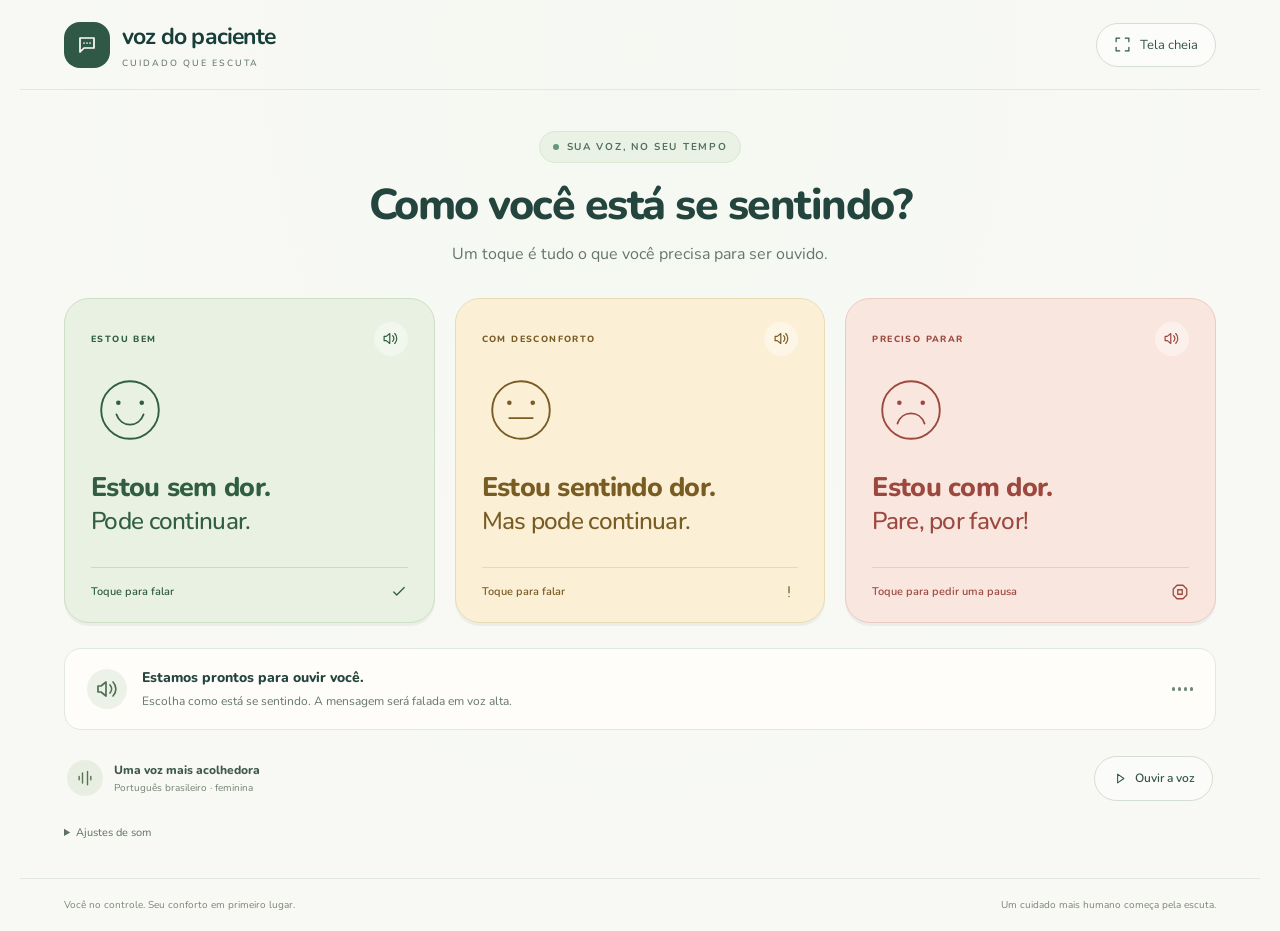
==== index.html @ e7d1636b "Add files via upload" ====
<!doctype html>
<html lang="pt-BR">
<head>
  <meta charset="utf-8">
  <meta name="viewport" content="width=device-width, initial-scale=1, viewport-fit=cover">
  <meta name="theme-color" content="#183e39">
  <meta name="description" content="Toque em um dos três botões para falar com seu dentista durante o atendimento.">
  <title>Voz do Paciente</title>
  <link rel="icon" href="icon.svg" type="image/svg+xml">
  <link rel="stylesheet" href="style.css?v=2">
  <script src="app.js?v=2" defer></script>
</head>
<body>
  <header class="topbar">
    <a class="brand" href="./" aria-label="Voz do Paciente, início">
      <span class="brand-icon" aria-hidden="true"><svg viewBox="0 0 24 24"><path d="M5 5h14v10H9l-4 4V5Z"/><path d="M9 10h.01M12 10h.01M15 10h.01"/></svg></span>
      <span>voz do paciente<span class="brand-caption">CUIDADO QUE ESCUTA</span></span>
    </a>
    <button class="utility" id="fullscreen" type="button"><svg viewBox="0 0 24 24" aria-hidden="true"><path d="M8 3H3v5m13-5h5v5M3 16v5h5m13-5v5h-5"/></svg><span>Tela cheia</span></button>
  </header>

  <main>
    <div class="intro">
      <p class="eyebrow"><span></span> SUA VOZ, NO SEU TEMPO</p>
      <h1>Como você está se sentindo?</h1>
      <p>Um toque é tudo o que você precisa para ser ouvido.</p>
    </div>

    <div class="choices" aria-label="Mensagens para o dentista">
      <button class="choice comfortable" type="button" data-message="comfortable" aria-label="Estou sem dor, pode continuar">
        <span class="choice-top"><span class="number">ESTOU BEM</span><span class="audio-icon" aria-hidden="true"><svg viewBox="0 0 24 24"><path d="m11 5-5 4H3v6h3l5 4V5Zm4 3a6 6 0 0 1 0 8m3-11a10 10 0 0 1 0 14"/></svg></span></span>
        <svg class="face" viewBox="0 0 80 80" aria-hidden="true"><circle cx="40" cy="40" r="32"/><path d="M27 32h.1M53 32h.1" class="eyes"/><path d="M25 45c5 15 25 15 30 0"/></svg>
        <span class="message"><strong>Estou sem dor.</strong><span>Pode continuar.</span></span>
        <span class="choice-bottom">Toque para falar<svg viewBox="0 0 24 24" aria-hidden="true"><path d="m5 12 4 4L19 6"/></svg></span>
      </button>

      <button class="choice discomfort" type="button" data-message="discomfort" aria-label="Estou sentindo dor, mas pode continuar">
        <span class="choice-top"><span class="number">COM DESCONFORTO</span><span class="audio-icon" aria-hidden="true"><svg viewBox="0 0 24 24"><path d="m11 5-5 4H3v6h3l5 4V5Zm4 3a6 6 0 0 1 0 8m3-11a10 10 0 0 1 0 14"/></svg></span></span>
        <svg class="face" viewBox="0 0 80 80" aria-hidden="true"><circle cx="40" cy="40" r="32"/><path d="M27 32h.1M53 32h.1" class="eyes"/><path d="M27 49h26"/></svg>
        <span class="message"><strong>Estou sentindo dor.</strong><span>Mas pode continuar.</span></span>
        <span class="choice-bottom">Toque para falar<svg viewBox="0 0 24 24" aria-hidden="true"><path d="M12 5v8m0 5h.01"/></svg></span>
      </button>

      <button class="choice stop" type="button" data-message="stop" aria-label="Estou com dor. Pare, por favor!">
        <span class="choice-top"><span class="number">PRECISO PARAR</span><span class="audio-icon" aria-hidden="true"><svg viewBox="0 0 24 24"><path d="m11 5-5 4H3v6h3l5 4V5Zm4 3a6 6 0 0 1 0 8m3-11a10 10 0 0 1 0 14"/></svg></span></span>
        <svg class="face" viewBox="0 0 80 80" aria-hidden="true"><circle cx="40" cy="40" r="32"/><path d="M27 32h.1M53 32h.1" class="eyes"/><path d="M25 55c5-15 25-15 30 0"/></svg>
        <span class="message"><strong>Estou com dor.</strong><span>Pare, por favor!</span></span>
        <span class="choice-bottom">Toque para pedir uma pausa<svg viewBox="0 0 24 24" aria-hidden="true"><path d="m8 3-5 5v8l5 5h8l5-5V8l-5-5H8Z"/><path d="M9 9h6v6H9z"/></svg></span>
      </button>
    </div>

    <section class="feedback" id="feedback" aria-label="Reprodução de voz">
      <span class="feedback-icon" aria-hidden="true"><svg viewBox="0 0 24 24"><path d="m11 5-5 4H3v6h3l5 4V5Zm4 3a6 6 0 0 1 0 8m3-11a10 10 0 0 1 0 14"/></svg></span>
      <div class="feedback-text" role="status" aria-live="polite" aria-atomic="true"><strong id="status-title">Estamos prontos para ouvir você.</strong><span id="status-detail">Escolha como está se sentindo. A mensagem será falada em voz alta.</span></div>
      <span class="sound-bars" aria-hidden="true"><i></i><i></i><i></i><i></i></span>
    </section>

    <div class="sound-check"><div class="voice-info"><span class="voice-orb" aria-hidden="true"><svg viewBox="0 0 24 24"><path d="M5 10v4m4-8v12m6-14v16m4-10v4"/></svg></span><p><strong>Uma voz mais acolhedora</strong><span>Português brasileiro · feminina</span></p></div><button class="test-button" id="test-sound" type="button"><svg viewBox="0 0 24 24" aria-hidden="true"><path d="m9 5 10 7-10 7V5Z"/></svg>Ouvir a voz</button></div>
    <details class="audio-settings"><summary>Ajustes de som</summary><div class="settings-fields"><label for="volume">Volume <output id="volume-value" for="volume">100%</output><input id="volume" type="range" min="30" max="100" step="5" value="100"></label><label for="speed">Ritmo da fala<select id="speed"><option value="1">Tranquilo</option><option value="0.9">Mais devagar</option></select></label><p>Aumente também o volume do aparelho. Teste o som antes do atendimento.</p></div></details>
    <noscript><p class="no-script">Ative o JavaScript no navegador para reproduzir as mensagens.</p></noscript>
  </main>
  <footer><span>Você no controle. Seu conforto em primeiro lugar.</span><span>Um cuidado mais humano começa pela escuta.</span></footer>
</body>
</html>
---- style.css ----
:root{font-family:Arial,Helvetica,sans-serif;color:#183e39;background:#f7f8f4;font-synthesis:none;--muted:#62716b;--line:#dce3dc}*{box-sizing:border-box}body{margin:0;min-height:100svh;display:flex;flex-direction:column}button,a{-webkit-tap-highlight-color:transparent}button{font:inherit;cursor:pointer}button:focus-visible,a:focus-visible{outline:4px solid #246cdb;outline-offset:5px}svg{fill:none;stroke:currentColor;stroke-width:1.7;stroke-linecap:round;stroke-linejoin:round;width:24px;height:24px;flex-shrink:0}.topbar{height:100px;max-width:1320px;margin:0 auto;width:100%;display:flex;align-items:center;justify-content:space-between;padding:0 56px;border-bottom:1px solid var(--line)}.brand{display:flex;align-items:center;gap:12px;color:#183e39;text-decoration:none;font-size:22px;font-weight:700;letter-spacing:-.6px}.brand-icon{background:#183e39;color:#fff;display:grid;place-items:center;width:46px;height:46px;border-radius:15px}.brand-caption{display:block;font-size:9px;letter-spacing:1.7px;font-weight:500;margin-top:5px;color:var(--muted)}.utility{display:flex;align-items:center;gap:9px;border:1px solid #d4ded4;background:transparent;color:#35534c;padding:11px 15px;border-radius:9px;font-size:13px}.utility svg{width:17px;height:17px}.utility:hover,.test-button:hover{background:#e8eee6}main{width:100%;max-width:1320px;padding:46px 56px 36px;margin:0 auto;flex:1}.intro{margin-bottom:34px}.eyebrow{font-size:10px!important;font-weight:700;letter-spacing:2px;color:#547061!important;display:flex;gap:8px;align-items:center;margin:0 0 15px!important}.eyebrow span{width:6px;height:6px;background:#65967a;border-radius:50%}h1{font-size:clamp(28px,3.2vw,40px);font-weight:600;letter-spacing:-1.5px;margin:0 0 12px;line-height:1.13}.intro>p:last-child{font-size:16px;color:var(--muted);margin:0}.choices{display:grid;grid-template-columns:repeat(3,1fr);gap:20px}.choice{border:1px solid var(--border);background:var(--bg);color:var(--ink);border-radius:20px;padding:23px 26px 20px;min-height:327px;text-align:left;display:flex;flex-direction:column;align-items:stretch;transition:transform .15s,box-shadow .15s,background .15s;touch-action:manipulation}.comfortable{--bg:#e8f2e6;--ink:#255b3d;--border:#c6dcc2}.discomfort{--bg:#fff1cf;--ink:#775311;--border:#eddaa7}.stop{--bg:#fce3dd;--ink:#a2362d;--border:#edbeb4}.choice:hover{transform:translateY(-3px);box-shadow:0 7px 18px #183e390c}.choice:active{transform:scale(.98)}.choice.selected{outline:3px solid var(--ink);outline-offset:3px;box-shadow:0 6px 20px #183e3910}.choice-top{display:flex;justify-content:space-between;align-items:center}.number{font-size:11px;opacity:.7;font-weight:700;letter-spacing:1px}.audio-icon{display:grid;place-items:center;width:33px;height:33px;border:1px solid color-mix(in srgb,var(--ink) 20%,transparent);border-radius:50%}.audio-icon svg{width:17px;height:17px}.face{width:72px;height:72px;stroke-width:2.5;margin:15px 0 20px}.face .eyes{stroke-width:5;stroke-linecap:round}.message{display:block;letter-spacing:-.7px;margin-bottom:27px;line-height:1.35}.message strong{font-size:clamp(20px,2.05vw,27px);font-weight:600;display:block}.message>span{font-size:clamp(18px,1.85vw,24px);display:block}.choice-bottom{margin-top:auto;padding-top:15px;border-top:1px solid color-mix(in srgb,var(--ink) 16%,transparent);font-size:9px;font-weight:700;letter-spacing:1.35px;display:flex;align-items:center;justify-content:space-between}.choice-bottom svg{width:18px;height:18px}.feedback{display:flex;align-items:center;gap:15px;padding:20px 23px;border:1px solid var(--line);border-radius:13px;min-height:83px;margin-top:29px;background:#fff}.feedback-icon{display:grid;place-items:center;width:39px;height:39px;background:#f0f3ec;border-radius:10px;flex-shrink:0;color:#658070}.feedback-text{display:flex;flex-direction:column;gap:6px;min-width:0}.feedback-text strong{font-size:14px;font-weight:600}.feedback-text>span{color:var(--muted);font-size:12px;line-height:1.45}.feedback[data-tone=stop]{border-color:#d78c7e;background:#fff7f4}.feedback[data-tone=stop] .feedback-text strong{color:#a2362d}.feedback[data-state=error]{border-color:#c25c4b;background:#fff7f4}.feedback[data-state=error] .feedback-text>span{color:#a2362d}.sound-bars{display:flex;gap:3px;align-items:center;height:22px;margin-left:auto;padding-left:10px;color:#6e8776;flex-shrink:0}.sound-bars i{display:block;background:currentColor;width:3px;height:4px;border-radius:3px}.feedback[data-state=speaking] .sound-bars i{animation:wave .7s ease-in-out infinite alternate}.sound-bars i:nth-child(2){animation-delay:.2s!important}.sound-bars i:nth-child(3){animation-delay:.4s!important}.sound-bars i:nth-child(4){animation-delay:.1s!important}@keyframes wave{to{height:21px}}.sound-check{margin-top:21px;display:flex;align-items:center;justify-content:space-between;gap:15px}.sound-check p{display:flex;align-items:center;gap:8px;font-size:11px;color:var(--muted);line-height:1.6;margin:0}.sound-check p svg{width:15px;height:15px}.test-button{display:flex;align-items:center;justify-content:center;gap:8px;border:1px solid #d4ded4;border-radius:8px;padding:11px 15px;background:transparent;white-space:nowrap;color:#35534c;font-weight:600;font-size:12px;min-height:44px}.test-button svg{width:15px;height:15px}footer{max-width:1320px;width:100%;margin:0 auto;padding:22px 56px;border-top:1px solid var(--line);color:#7b8980;display:flex;justify-content:space-between;gap:14px;font-size:10px}.no-script{color:#a2362d}button:disabled{cursor:default;opacity:.6}[hidden]{display:none!important}@media(min-width:1500px){main{padding-top:64px}.choice{min-height:360px}.face{margin-top:22px;margin-bottom:25px}}@media(max-width:900px){.topbar{padding:0 28px;height:86px}main{padding:36px 28px}.choices{gap:14px}.choice{padding:20px;min-height:305px}.message strong{font-size:22px}.message>span{font-size:20px}.choice-bottom{letter-spacing:.7px;font-size:8px}footer{padding:20px 28px}}@media(max-width:650px){.topbar{padding:0 20px;height:80px}.brand{font-size:20px}.brand-caption{font-size:8px;letter-spacing:1.3px}.brand-icon{width:39px;height:39px;border-radius:12px}.utility{padding:11px}.utility span{display:none}main{padding:27px 20px 25px}.intro{margin-bottom:25px}h1{font-size:30px;max-width:320px;line-height:1.12;letter-spacing:-1px}.eyebrow{margin-bottom:12px!important}.intro>p:last-child{font-size:13px}.choices{grid-template-columns:1fr;gap:13px}.choice{display:grid;grid-template-columns:54px 1fr 26px;column-gap:15px;row-gap:8px;align-items:center;min-height:139px;border-radius:16px;padding:20px}.choice-top{display:contents}.number{display:none}.audio-icon{grid-column:3;grid-row:1 / 3;width:27px;height:27px}.audio-icon svg{width:14px;height:14px}.face{grid-column:1;grid-row:1 / 3;width:54px;height:54px;margin:0}.message{grid-column:2;grid-row:1;margin:0;letter-spacing:-.4px}.message strong{font-size:20px}.message>span{font-size:18px}.choice-bottom{grid-column:2;grid-row:2;border:0;padding:0;margin:0;font-size:8px;letter-spacing:1px}.choice-bottom svg{display:none}.feedback{padding:15px;gap:11px;margin-top:23px;min-height:89px}.feedback-text strong{font-size:13px}.feedback-text>span{font-size:11px}.feedback-icon{width:32px;height:32px}.feedback-icon svg{width:20px;height:20px}.sound-check{align-items:flex-start;margin-top:18px;gap:12px}.sound-check p{font-size:10px;max-width:200px}.sound-check p svg{margin-top:3px}.test-button{font-size:11px;padding:10px 12px}footer{padding:19px 20px;display:block;line-height:1.7}footer span{display:block}footer span+span{display:none}}@media(max-width:360px){.brand{font-size:18px}.choice{padding:16px;column-gap:11px;grid-template-columns:46px 1fr 24px}.face{width:46px;height:46px}.message strong{font-size:18px}.message>span{font-size:16px}}@media(prefers-reduced-motion:reduce){*,*::before,*::after{animation:none!important;transition:none!important}}:fullscreen{background:#f7f8f4;overflow:auto}
/* Refinamento: leitura confortável e três ações sempre ao alcance. */
@font-face{font-family:Nunito;src:url('fonts/nunito-400.ttf') format('truetype');font-style:normal;font-weight:400;font-display:swap}@font-face{font-family:Nunito;src:url('fonts/nunito-500.ttf') format('truetype');font-style:normal;font-weight:500;font-display:swap}@font-face{font-family:Nunito;src:url('fonts/nunito-600.ttf') format('truetype');font-style:normal;font-weight:600;font-display:swap}@font-face{font-family:Nunito;src:url('fonts/nunito-700.ttf') format('truetype');font-style:normal;font-weight:700;font-display:swap}@font-face{font-family:Nunito;src:url('fonts/nunito-800.ttf') format('truetype');font-style:normal;font-weight:800;font-display:swap}
:root{font-family:Nunito,'Trebuchet MS',Arial,sans-serif;background:#f8f9f5;color:#23453d;--muted:#64766c;--line:#e1e8df}body{background:radial-gradient(ellipse at 50% 5%,#edf4e83d,transparent 65%)}.topbar{height:90px;max-width:1240px;padding:0 44px}.brand{font-size:23px;letter-spacing:-.8px}.brand-icon{background:#2f5847;border-radius:16px}.brand-caption{font-size:9px;letter-spacing:2px}.utility{border-radius:30px;padding:12px 17px;background:#fff9}main{max-width:1240px;padding:41px 44px 26px}.intro{text-align:center;margin-bottom:32px}.eyebrow{display:inline-flex;letter-spacing:1.7px!important;font-size:10px!important;background:#eaf1e5;border:1px solid #dce7d4;border-radius:30px;padding:8px 13px;margin-bottom:18px!important}h1{font-weight:800;font-size:clamp(30px,3.4vw,43px);letter-spacing:-1.5px}.intro>p:last-child{font-size:16px;line-height:1.5}.choices{gap:20px}.choice{border-radius:25px;padding:23px 26px 21px;min-height:325px;box-shadow:0 3px 0 #203e3010;transition:transform .16s,box-shadow .16s}.comfortable{--bg:#e8f1e2;--ink:#315e40;--border:#cddfc5}.discomfort{--bg:#fbf0d6;--ink:#795b24;--border:#e9dcb4}.stop{--bg:#f9e6df;--ink:#9c483e;--border:#eacbc2}.number{font-size:9px;opacity:1;letter-spacing:1.4px;font-weight:800}.audio-icon{background:#fff6;border:0;width:34px;height:34px}.face{width:78px;height:78px;stroke-width:2.1;margin:15px 0 20px;padding:3px}.message{margin-bottom:22px;letter-spacing:-.7px;line-height:1.36}.message strong{font-weight:800;font-size:clamp(22px,2.1vw,28px)}.message>span{font-size:clamp(20px,1.9vw,25px);font-weight:500}.choice-bottom{text-transform:none;letter-spacing:0;font-weight:600;font-size:11px;padding-top:15px}.choice.selected{outline-width:3px;outline-offset:3px;transform:translateY(-2px)}.feedback{border-radius:17px;margin-top:25px;padding:19px 22px;min-height:81px;background:#fffdf9}.feedback-icon{border-radius:50%;background:#edf2e8;color:#507055;width:40px;height:40px}.feedback-text strong{font-weight:800;font-size:14px}.feedback-text>span{font-size:12px}.sound-check{padding:17px 3px 0;margin-top:9px;align-items:center}.voice-info{display:flex;align-items:center;gap:11px}.voice-orb{background:#e9eee3;color:#597350;width:36px;height:36px;display:grid;place-items:center;border-radius:50%;flex-shrink:0}.voice-orb svg{width:20px;height:20px}.voice-info p{display:flex;flex-direction:column;align-items:flex-start;gap:2px;line-height:1.4}.voice-info p strong{font-size:12px;font-weight:800;color:#3f594a}.voice-info p>span{font-size:10px;color:#738171}.test-button{border-radius:30px;background:#fff8;padding:12px 17px;min-height:45px;font-size:12px}.audio-settings{font-size:11px;margin-top:16px;color:#5d715e}.audio-settings summary{width:max-content;cursor:pointer;min-height:35px;padding:8px 0;list-style-position:inside;border-radius:5px}.audio-settings summary:focus-visible{outline:3px solid #246cdb;outline-offset:4px}.settings-fields{display:grid;grid-template-columns:1fr 1fr;gap:18px;background:#eff3e9;padding:18px;border-radius:14px;max-width:600px;margin:5px 0 15px}.settings-fields label{font-size:12px;font-weight:700;display:flex;flex-wrap:wrap;gap:8px;align-items:center;justify-content:space-between}.settings-fields input{width:100%;accent-color:#386344;min-height:35px;margin:0}.settings-fields select{display:block;width:100%;font:inherit;color:inherit;border:1px solid #cbd7c7;background:#fff;border-radius:8px;padding:10px;min-height:42px}.settings-fields p{grid-column:1/-1;margin:0;font-size:10px;line-height:1.5}footer{padding:19px 44px;max-width:1240px;font-size:10px;color:#788575}
@media(max-width:900px){.topbar{padding:0 28px}main{padding:32px 28px 24px}.choice{padding:20px;min-height:316px}.message strong{font-size:23px}.message>span{font-size:21px}.choice-bottom{font-size:10px}footer{padding:19px 28px}}
@media(max-width:650px){.topbar{height:72px;padding:0 21px}.brand{font-size:21px}.brand-caption{font-size:8px;letter-spacing:1.7px}.brand-icon{width:39px;height:39px;border-radius:14px}.utility{padding:10px}main{padding:25px 21px 18px}.intro{text-align:left;margin-bottom:23px}.eyebrow{font-size:8px!important;padding:7px 10px;margin-bottom:13px!important;letter-spacing:1.2px!important}h1{font-size:31px;max-width:340px;line-height:1.08;letter-spacing:-.9px;margin-bottom:10px}.intro>p:last-child{font-size:12px;max-width:320px}.choices{gap:12px}.choice{min-height:121px;border-radius:20px;padding:17px 16px;grid-template-columns:53px 1fr 25px;gap:5px 12px;box-shadow:0 2px 0 #203e3010}.number{display:none}.face{width:53px;height:53px;margin:0;padding:0;grid-row:1/3}.message{margin:0;line-height:1.35;letter-spacing:-.4px}.message strong{font-size:20px}.message>span{font-size:18px}.choice-bottom{font-size:9px;padding:0;font-weight:600;letter-spacing:0;line-height:1.4}.audio-icon{width:25px;height:25px}.audio-icon svg{width:14px;height:14px}.feedback{margin-top:20px;padding:14px;min-height:76px;gap:10px}.feedback-icon{width:31px;height:31px}.feedback-text strong{font-size:12px}.feedback-text>span{font-size:10px;line-height:1.4}.sound-bars{padding-left:3px;gap:2px}.sound-bars i{width:2px}.sound-check{padding-top:16px;margin-top:0;gap:8px}.voice-info{gap:8px}.voice-orb{width:30px;height:30px}.voice-info p{max-width:none}.voice-info p strong{font-size:11px}.voice-info p>span{font-size:9px}.test-button{padding:10px 12px;font-size:11px;gap:5px;min-height:42px}.test-button svg{width:13px;height:13px}.audio-settings{margin-top:5px;font-size:10px}.settings-fields{padding:14px;gap:14px}footer{padding:15px 21px;font-size:9px;line-height:1.6}}
@media(max-width:360px){main{padding:21px 16px 14px}.topbar{padding:0 16px}.brand{font-size:19px}.choice{padding:15px 12px;column-gap:9px;grid-template-columns:45px 1fr 22px;min-height:117px}.face{width:45px;height:45px}.message strong{font-size:18px}.message>span{font-size:17px}.voice-orb{display:none}.voice-info p strong{font-size:10px}h1{font-size:29px}.settings-fields{grid-template-columns:1fr}}
@media(max-height:750px) and (max-width:650px){main{padding-top:18px}.intro{margin-bottom:18px}.eyebrow{margin-bottom:10px!important}.choice{min-height:111px;padding-top:14px;padding-bottom:14px}.choices{gap:10px}.feedback{margin-top:16px}.sound-check{padding-top:13px}}
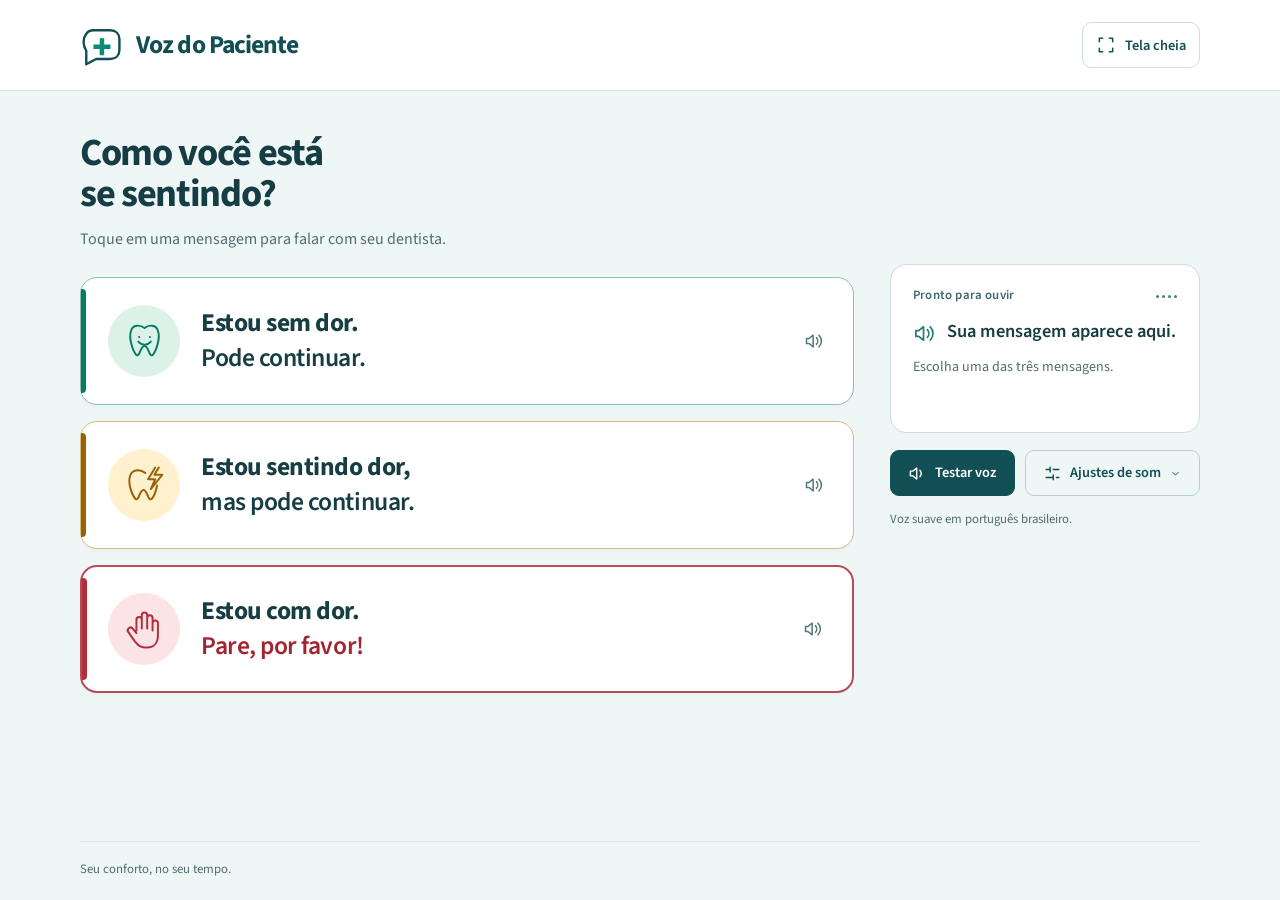
==== commit 004bb43a: "Add files via upload" ====
--- a/index.html
+++ b/index.html
@@ -3,62 +3,79 @@
 <head>
   <meta charset="utf-8">
   <meta name="viewport" content="width=device-width, initial-scale=1, viewport-fit=cover">
-  <meta name="theme-color" content="#183e39">
-  <meta name="description" content="Toque em um dos três botões para falar com seu dentista durante o atendimento.">
+  <meta name="theme-color" content="#114f55">
+  <meta name="description" content="Três mensagens em voz alta para comunicar como você se sente durante o atendimento odontológico.">
   <title>Voz do Paciente</title>
   <link rel="icon" href="icon.svg" type="image/svg+xml">
-  <link rel="stylesheet" href="style.css?v=2">
-  <script src="app.js?v=2" defer></script>
+  <link rel="stylesheet" href="style.css?v=3">
+  <script src="app.js?v=3" defer></script>
 </head>
 <body>
+  <a class="skip-link" href="#patient-actions">Ir para as mensagens</a>
   <header class="topbar">
     <a class="brand" href="./" aria-label="Voz do Paciente, início">
-      <span class="brand-icon" aria-hidden="true"><svg viewBox="0 0 24 24"><path d="M5 5h14v10H9l-4 4V5Z"/><path d="M9 10h.01M12 10h.01M15 10h.01"/></svg></span>
-      <span>voz do paciente<span class="brand-caption">CUIDADO QUE ESCUTA</span></span>
+      <svg class="brand-symbol" viewBox="0 0 48 48" aria-hidden="true"><path d="M15 7h19c6 0 10 4 10 10v12c0 6-4 10-10 10H18L7 45V30C3 24 3 16 7 11c2-3 5-4 8-4Z"/><path class="care-cross" d="M22 16h5v7h7v5h-7v7h-5v-7h-7v-5h7Z"/></svg>
+      <span>Voz do Paciente</span>
     </a>
-    <button class="utility" id="fullscreen" type="button"><svg viewBox="0 0 24 24" aria-hidden="true"><path d="M8 3H3v5m13-5h5v5M3 16v5h5m13-5v5h-5"/></svg><span>Tela cheia</span></button>
+    <button class="utility" id="fullscreen" type="button" aria-label="Tela cheia"><svg viewBox="0 0 24 24" aria-hidden="true"><path d="M8 4H4v4m12-4h4v4M4 16v4h4m12-4v4h-4"/></svg><span>Tela cheia</span></button>
   </header>
 
-  <main>
-    <div class="intro">
-      <p class="eyebrow"><span></span> SUA VOZ, NO SEU TEMPO</p>
-      <h1>Como você está se sentindo?</h1>
-      <p>Um toque é tudo o que você precisa para ser ouvido.</p>
-    </div>
+  <main class="app">
+    <section class="patient-actions" id="patient-actions" aria-labelledby="page-title" tabindex="-1">
+      <div class="intro">
+        <h1 id="page-title">Como você está<br class="desktop-break"> se sentindo?</h1>
+        <p>Toque em uma mensagem para falar com seu dentista.</p>
+      </div>
 
-    <div class="choices" aria-label="Mensagens para o dentista">
-      <button class="choice comfortable" type="button" data-message="comfortable" aria-label="Estou sem dor, pode continuar">
-        <span class="choice-top"><span class="number">ESTOU BEM</span><span class="audio-icon" aria-hidden="true"><svg viewBox="0 0 24 24"><path d="m11 5-5 4H3v6h3l5 4V5Zm4 3a6 6 0 0 1 0 8m3-11a10 10 0 0 1 0 14"/></svg></span></span>
-        <svg class="face" viewBox="0 0 80 80" aria-hidden="true"><circle cx="40" cy="40" r="32"/><path d="M27 32h.1M53 32h.1" class="eyes"/><path d="M25 45c5 15 25 15 30 0"/></svg>
-        <span class="message"><strong>Estou sem dor.</strong><span>Pode continuar.</span></span>
-        <span class="choice-bottom">Toque para falar<svg viewBox="0 0 24 24" aria-hidden="true"><path d="m5 12 4 4L19 6"/></svg></span>
-      </button>
+      <div class="choices" aria-label="Mensagens para o dentista">
+        <button class="choice comfortable" type="button" data-message="comfortable" aria-label="Estou sem dor. Pode continuar." aria-pressed="false">
+          <span class="choice-icon" aria-hidden="true"><svg viewBox="0 0 48 48"><path d="M24 9c-5-4-13-4-15 3-3 8 2 23 6 27 4 3 4-10 9-10s5 13 9 10c4-4 9-19 6-27-2-7-10-7-15-3Z"/><path d="M18 19h.1M30 19h.1m-13 5c4 5 10 5 14 0"/></svg></span>
+          <span class="message"><strong>Estou sem dor.</strong><span>Pode continuar.</span></span>
+          <span class="choice-indicator" aria-hidden="true"><svg class="speaker" viewBox="0 0 24 24"><path d="m11 5-5 4H3v6h3l5 4V5Zm4 3a6 6 0 0 1 0 8m3-11a10 10 0 0 1 0 14"/></svg><svg class="selection-check" viewBox="0 0 24 24"><path d="m5 12 4 4L19 6"/></svg></span>
+        </button>
 
-      <button class="choice discomfort" type="button" data-message="discomfort" aria-label="Estou sentindo dor, mas pode continuar">
-        <span class="choice-top"><span class="number">COM DESCONFORTO</span><span class="audio-icon" aria-hidden="true"><svg viewBox="0 0 24 24"><path d="m11 5-5 4H3v6h3l5 4V5Zm4 3a6 6 0 0 1 0 8m3-11a10 10 0 0 1 0 14"/></svg></span></span>
-        <svg class="face" viewBox="0 0 80 80" aria-hidden="true"><circle cx="40" cy="40" r="32"/><path d="M27 32h.1M53 32h.1" class="eyes"/><path d="M27 49h26"/></svg>
-        <span class="message"><strong>Estou sentindo dor.</strong><span>Mas pode continuar.</span></span>
-        <span class="choice-bottom">Toque para falar<svg viewBox="0 0 24 24" aria-hidden="true"><path d="M12 5v8m0 5h.01"/></svg></span>
-      </button>
+        <button class="choice discomfort" type="button" data-message="discomfort" aria-label="Estou sentindo dor, mas pode continuar." aria-pressed="false">
+          <span class="choice-icon" aria-hidden="true"><svg viewBox="0 0 48 48"><path d="M25 10c-5-4-14-5-17 3-3 8 2 22 6 26 4 3 4-10 9-10 4 0 5 13 9 10 3-3 5-10 6-15"/><path d="m36 4-8 13h8l-5 11 13-16h-9l5-8"/></svg></span>
+          <span class="message"><strong>Estou sentindo dor,</strong><span>mas pode continuar.</span></span>
+          <span class="choice-indicator" aria-hidden="true"><svg class="speaker" viewBox="0 0 24 24"><path d="m11 5-5 4H3v6h3l5 4V5Zm4 3a6 6 0 0 1 0 8m3-11a10 10 0 0 1 0 14"/></svg><svg class="selection-check" viewBox="0 0 24 24"><path d="m5 12 4 4L19 6"/></svg></span>
+        </button>
 
-      <button class="choice stop" type="button" data-message="stop" aria-label="Estou com dor. Pare, por favor!">
-        <span class="choice-top"><span class="number">PRECISO PARAR</span><span class="audio-icon" aria-hidden="true"><svg viewBox="0 0 24 24"><path d="m11 5-5 4H3v6h3l5 4V5Zm4 3a6 6 0 0 1 0 8m3-11a10 10 0 0 1 0 14"/></svg></span></span>
-        <svg class="face" viewBox="0 0 80 80" aria-hidden="true"><circle cx="40" cy="40" r="32"/><path d="M27 32h.1M53 32h.1" class="eyes"/><path d="M25 55c5-15 25-15 30 0"/></svg>
-        <span class="message"><strong>Estou com dor.</strong><span>Pare, por favor!</span></span>
-        <span class="choice-bottom">Toque para pedir uma pausa<svg viewBox="0 0 24 24" aria-hidden="true"><path d="m8 3-5 5v8l5 5h8l5-5V8l-5-5H8Z"/><path d="M9 9h6v6H9z"/></svg></span>
-      </button>
-    </div>
-
-    <section class="feedback" id="feedback" aria-label="Reprodução de voz">
-      <span class="feedback-icon" aria-hidden="true"><svg viewBox="0 0 24 24"><path d="m11 5-5 4H3v6h3l5 4V5Zm4 3a6 6 0 0 1 0 8m3-11a10 10 0 0 1 0 14"/></svg></span>
-      <div class="feedback-text" role="status" aria-live="polite" aria-atomic="true"><strong id="status-title">Estamos prontos para ouvir você.</strong><span id="status-detail">Escolha como está se sentindo. A mensagem será falada em voz alta.</span></div>
-      <span class="sound-bars" aria-hidden="true"><i></i><i></i><i></i><i></i></span>
+        <button class="choice stop" type="button" data-message="stop" aria-label="Estou com dor. Pare, por favor!" aria-pressed="false">
+          <span class="choice-icon" aria-hidden="true"><svg viewBox="0 0 48 48"><path d="M15 25V13a3 3 0 0 1 6 0v10-15a3 3 0 0 1 6 0v15-12a3 3 0 0 1 6 0v14-8a3 3 0 0 1 6 0v13c0 8-4 14-12 14h-3c-5 0-8-3-11-7L6 27a3 3 0 0 1 5-4l4 5"/></svg></span>
+          <span class="message"><strong>Estou com dor.</strong><span>Pare, por favor!</span></span>
+          <span class="choice-indicator" aria-hidden="true"><svg class="speaker" viewBox="0 0 24 24"><path d="m11 5-5 4H3v6h3l5 4V5Zm4 3a6 6 0 0 1 0 8m3-11a10 10 0 0 1 0 14"/></svg><svg class="selection-check" viewBox="0 0 24 24"><path d="m5 12 4 4L19 6"/></svg></span>
+        </button>
+      </div>
     </section>
 
-    <div class="sound-check"><div class="voice-info"><span class="voice-orb" aria-hidden="true"><svg viewBox="0 0 24 24"><path d="M5 10v4m4-8v12m6-14v16m4-10v4"/></svg></span><p><strong>Uma voz mais acolhedora</strong><span>Português brasileiro · feminina</span></p></div><button class="test-button" id="test-sound" type="button"><svg viewBox="0 0 24 24" aria-hidden="true"><path d="m9 5 10 7-10 7V5Z"/></svg>Ouvir a voz</button></div>
-    <details class="audio-settings"><summary>Ajustes de som</summary><div class="settings-fields"><label for="volume">Volume <output id="volume-value" for="volume">100%</output><input id="volume" type="range" min="30" max="100" step="5" value="100"></label><label for="speed">Ritmo da fala<select id="speed"><option value="1">Tranquilo</option><option value="0.9">Mais devagar</option></select></label><p>Aumente também o volume do aparelho. Teste o som antes do atendimento.</p></div></details>
-    <noscript><p class="no-script">Ative o JavaScript no navegador para reproduzir as mensagens.</p></noscript>
+    <aside class="communication" aria-label="Sua mensagem e ajustes de som">
+      <section class="feedback" id="feedback" data-state="idle" aria-label="Reprodução de voz">
+        <div class="feedback-live" role="status" aria-live="polite" aria-atomic="true">
+          <span class="state-label" id="state-label">Pronto para ouvir</span>
+          <div class="feedback-message"><svg class="feedback-icon" viewBox="0 0 24 24" aria-hidden="true"><path d="m11 5-5 4H3v6h3l5 4V5Zm4 3a6 6 0 0 1 0 8m3-11a10 10 0 0 1 0 14"/></svg><strong id="status-title">Sua mensagem aparece aqui.</strong></div>
+          <p id="status-detail">Escolha uma das três mensagens.</p>
+        </div>
+        <span class="sound-bars" aria-hidden="true"><i></i><i></i><i></i><i></i></span>
+      </section>
+
+      <div class="sound-controls">
+        <button class="test-button" id="test-sound" type="button"><svg viewBox="0 0 24 24" aria-hidden="true"><path d="m11 5-5 4H3v6h3l5 4V5Zm4 3a6 6 0 0 1 0 8"/></svg>Testar voz</button>
+        <details class="audio-settings">
+          <summary><svg viewBox="0 0 24 24" aria-hidden="true"><path d="M4 7h5m4 0h7M4 17h9m4 0h3M9 4v6m4 4v6"/></svg>Ajustes de som<svg class="settings-chevron" viewBox="0 0 24 24" aria-hidden="true"><path d="m7 10 5 5 5-5"/></svg></summary>
+          <div class="settings-fields">
+            <label class="volume-label" for="volume">Volume <output id="volume-value" for="volume">100%</output></label>
+            <input id="volume" type="range" min="30" max="100" step="5" value="100">
+            <label for="speed">Ritmo da fala</label>
+            <select id="speed"><option value="1">Tranquilo</option><option value="0.9">Mais devagar</option></select>
+            <p>Confira também o volume do aparelho antes de começar.</p>
+          </div>
+        </details>
+      </div>
+      <p class="sound-hint">Voz suave em português brasileiro.</p>
+      <p id="screen-notice" class="screen-notice" role="status" aria-live="polite"></p>
+      <noscript><p class="no-script">Ative o JavaScript no navegador para reproduzir as mensagens. Você também pode mostrar os textos ao dentista.</p></noscript>
+    </aside>
   </main>
-  <footer><span>Você no controle. Seu conforto em primeiro lugar.</span><span>Um cuidado mais humano começa pela escuta.</span></footer>
+  <footer>Seu conforto, no seu tempo.</footer>
 </body>
 </html>
--- a/style.css
+++ b/style.css
@@ -1,8 +1,248 @@
-:root{font-family:Arial,Helvetica,sans-serif;color:#183e39;background:#f7f8f4;font-synthesis:none;--muted:#62716b;--line:#dce3dc}*{box-sizing:border-box}body{margin:0;min-height:100svh;display:flex;flex-direction:column}button,a{-webkit-tap-highlight-color:transparent}button{font:inherit;cursor:pointer}button:focus-visible,a:focus-visible{outline:4px solid #246cdb;outline-offset:5px}svg{fill:none;stroke:currentColor;stroke-width:1.7;stroke-linecap:round;stroke-linejoin:round;width:24px;height:24px;flex-shrink:0}.topbar{height:100px;max-width:1320px;margin:0 auto;width:100%;display:flex;align-items:center;justify-content:space-between;padding:0 56px;border-bottom:1px solid var(--line)}.brand{display:flex;align-items:center;gap:12px;color:#183e39;text-decoration:none;font-size:22px;font-weight:700;letter-spacing:-.6px}.brand-icon{background:#183e39;color:#fff;display:grid;place-items:center;width:46px;height:46px;border-radius:15px}.brand-caption{display:block;font-size:9px;letter-spacing:1.7px;font-weight:500;margin-top:5px;color:var(--muted)}.utility{display:flex;align-items:center;gap:9px;border:1px solid #d4ded4;background:transparent;color:#35534c;padding:11px 15px;border-radius:9px;font-size:13px}.utility svg{width:17px;height:17px}.utility:hover,.test-button:hover{background:#e8eee6}main{width:100%;max-width:1320px;padding:46px 56px 36px;margin:0 auto;flex:1}.intro{margin-bottom:34px}.eyebrow{font-size:10px!important;font-weight:700;letter-spacing:2px;color:#547061!important;display:flex;gap:8px;align-items:center;margin:0 0 15px!important}.eyebrow span{width:6px;height:6px;background:#65967a;border-radius:50%}h1{font-size:clamp(28px,3.2vw,40px);font-weight:600;letter-spacing:-1.5px;margin:0 0 12px;line-height:1.13}.intro>p:last-child{font-size:16px;color:var(--muted);margin:0}.choices{display:grid;grid-template-columns:repeat(3,1fr);gap:20px}.choice{border:1px solid var(--border);background:var(--bg);color:var(--ink);border-radius:20px;padding:23px 26px 20px;min-height:327px;text-align:left;display:flex;flex-direction:column;align-items:stretch;transition:transform .15s,box-shadow .15s,background .15s;touch-action:manipulation}.comfortable{--bg:#e8f2e6;--ink:#255b3d;--border:#c6dcc2}.discomfort{--bg:#fff1cf;--ink:#775311;--border:#eddaa7}.stop{--bg:#fce3dd;--ink:#a2362d;--border:#edbeb4}.choice:hover{transform:translateY(-3px);box-shadow:0 7px 18px #183e390c}.choice:active{transform:scale(.98)}.choice.selected{outline:3px solid var(--ink);outline-offset:3px;box-shadow:0 6px 20px #183e3910}.choice-top{display:flex;justify-content:space-between;align-items:center}.number{font-size:11px;opacity:.7;font-weight:700;letter-spacing:1px}.audio-icon{display:grid;place-items:center;width:33px;height:33px;border:1px solid color-mix(in srgb,var(--ink) 20%,transparent);border-radius:50%}.audio-icon svg{width:17px;height:17px}.face{width:72px;height:72px;stroke-width:2.5;margin:15px 0 20px}.face .eyes{stroke-width:5;stroke-linecap:round}.message{display:block;letter-spacing:-.7px;margin-bottom:27px;line-height:1.35}.message strong{font-size:clamp(20px,2.05vw,27px);font-weight:600;display:block}.message>span{font-size:clamp(18px,1.85vw,24px);display:block}.choice-bottom{margin-top:auto;padding-top:15px;border-top:1px solid color-mix(in srgb,var(--ink) 16%,transparent);font-size:9px;font-weight:700;letter-spacing:1.35px;display:flex;align-items:center;justify-content:space-between}.choice-bottom svg{width:18px;height:18px}.feedback{display:flex;align-items:center;gap:15px;padding:20px 23px;border:1px solid var(--line);border-radius:13px;min-height:83px;margin-top:29px;background:#fff}.feedback-icon{display:grid;place-items:center;width:39px;height:39px;background:#f0f3ec;border-radius:10px;flex-shrink:0;color:#658070}.feedback-text{display:flex;flex-direction:column;gap:6px;min-width:0}.feedback-text strong{font-size:14px;font-weight:600}.feedback-text>span{color:var(--muted);font-size:12px;line-height:1.45}.feedback[data-tone=stop]{border-color:#d78c7e;background:#fff7f4}.feedback[data-tone=stop] .feedback-text strong{color:#a2362d}.feedback[data-state=error]{border-color:#c25c4b;background:#fff7f4}.feedback[data-state=error] .feedback-text>span{color:#a2362d}.sound-bars{display:flex;gap:3px;align-items:center;height:22px;margin-left:auto;padding-left:10px;color:#6e8776;flex-shrink:0}.sound-bars i{display:block;background:currentColor;width:3px;height:4px;border-radius:3px}.feedback[data-state=speaking] .sound-bars i{animation:wave .7s ease-in-out infinite alternate}.sound-bars i:nth-child(2){animation-delay:.2s!important}.sound-bars i:nth-child(3){animation-delay:.4s!important}.sound-bars i:nth-child(4){animation-delay:.1s!important}@keyframes wave{to{height:21px}}.sound-check{margin-top:21px;display:flex;align-items:center;justify-content:space-between;gap:15px}.sound-check p{display:flex;align-items:center;gap:8px;font-size:11px;color:var(--muted);line-height:1.6;margin:0}.sound-check p svg{width:15px;height:15px}.test-button{display:flex;align-items:center;justify-content:center;gap:8px;border:1px solid #d4ded4;border-radius:8px;padding:11px 15px;background:transparent;white-space:nowrap;color:#35534c;font-weight:600;font-size:12px;min-height:44px}.test-button svg{width:15px;height:15px}footer{max-width:1320px;width:100%;margin:0 auto;padding:22px 56px;border-top:1px solid var(--line);color:#7b8980;display:flex;justify-content:space-between;gap:14px;font-size:10px}.no-script{color:#a2362d}button:disabled{cursor:default;opacity:.6}[hidden]{display:none!important}@media(min-width:1500px){main{padding-top:64px}.choice{min-height:360px}.face{margin-top:22px;margin-bottom:25px}}@media(max-width:900px){.topbar{padding:0 28px;height:86px}main{padding:36px 28px}.choices{gap:14px}.choice{padding:20px;min-height:305px}.message strong{font-size:22px}.message>span{font-size:20px}.choice-bottom{letter-spacing:.7px;font-size:8px}footer{padding:20px 28px}}@media(max-width:650px){.topbar{padding:0 20px;height:80px}.brand{font-size:20px}.brand-caption{font-size:8px;letter-spacing:1.3px}.brand-icon{width:39px;height:39px;border-radius:12px}.utility{padding:11px}.utility span{display:none}main{padding:27px 20px 25px}.intro{margin-bottom:25px}h1{font-size:30px;max-width:320px;line-height:1.12;letter-spacing:-1px}.eyebrow{margin-bottom:12px!important}.intro>p:last-child{font-size:13px}.choices{grid-template-columns:1fr;gap:13px}.choice{display:grid;grid-template-columns:54px 1fr 26px;column-gap:15px;row-gap:8px;align-items:center;min-height:139px;border-radius:16px;padding:20px}.choice-top{display:contents}.number{display:none}.audio-icon{grid-column:3;grid-row:1 / 3;width:27px;height:27px}.audio-icon svg{width:14px;height:14px}.face{grid-column:1;grid-row:1 / 3;width:54px;height:54px;margin:0}.message{grid-column:2;grid-row:1;margin:0;letter-spacing:-.4px}.message strong{font-size:20px}.message>span{font-size:18px}.choice-bottom{grid-column:2;grid-row:2;border:0;padding:0;margin:0;font-size:8px;letter-spacing:1px}.choice-bottom svg{display:none}.feedback{padding:15px;gap:11px;margin-top:23px;min-height:89px}.feedback-text strong{font-size:13px}.feedback-text>span{font-size:11px}.feedback-icon{width:32px;height:32px}.feedback-icon svg{width:20px;height:20px}.sound-check{align-items:flex-start;margin-top:18px;gap:12px}.sound-check p{font-size:10px;max-width:200px}.sound-check p svg{margin-top:3px}.test-button{font-size:11px;padding:10px 12px}footer{padding:19px 20px;display:block;line-height:1.7}footer span{display:block}footer span+span{display:none}}@media(max-width:360px){.brand{font-size:18px}.choice{padding:16px;column-gap:11px;grid-template-columns:46px 1fr 24px}.face{width:46px;height:46px}.message strong{font-size:18px}.message>span{font-size:16px}}@media(prefers-reduced-motion:reduce){*,*::before,*::after{animation:none!important;transition:none!important}}:fullscreen{background:#f7f8f4;overflow:auto}
-/* Refinamento: leitura confortável e três ações sempre ao alcance. */
-@font-face{font-family:Nunito;src:url('fonts/nunito-400.ttf') format('truetype');font-style:normal;font-weight:400;font-display:swap}@font-face{font-family:Nunito;src:url('fonts/nunito-500.ttf') format('truetype');font-style:normal;font-weight:500;font-display:swap}@font-face{font-family:Nunito;src:url('fonts/nunito-600.ttf') format('truetype');font-style:normal;font-weight:600;font-display:swap}@font-face{font-family:Nunito;src:url('fonts/nunito-700.ttf') format('truetype');font-style:normal;font-weight:700;font-display:swap}@font-face{font-family:Nunito;src:url('fonts/nunito-800.ttf') format('truetype');font-style:normal;font-weight:800;font-display:swap}
-:root{font-family:Nunito,'Trebuchet MS',Arial,sans-serif;background:#f8f9f5;color:#23453d;--muted:#64766c;--line:#e1e8df}body{background:radial-gradient(ellipse at 50% 5%,#edf4e83d,transparent 65%)}.topbar{height:90px;max-width:1240px;padding:0 44px}.brand{font-size:23px;letter-spacing:-.8px}.brand-icon{background:#2f5847;border-radius:16px}.brand-caption{font-size:9px;letter-spacing:2px}.utility{border-radius:30px;padding:12px 17px;background:#fff9}main{max-width:1240px;padding:41px 44px 26px}.intro{text-align:center;margin-bottom:32px}.eyebrow{display:inline-flex;letter-spacing:1.7px!important;font-size:10px!important;background:#eaf1e5;border:1px solid #dce7d4;border-radius:30px;padding:8px 13px;margin-bottom:18px!important}h1{font-weight:800;font-size:clamp(30px,3.4vw,43px);letter-spacing:-1.5px}.intro>p:last-child{font-size:16px;line-height:1.5}.choices{gap:20px}.choice{border-radius:25px;padding:23px 26px 21px;min-height:325px;box-shadow:0 3px 0 #203e3010;transition:transform .16s,box-shadow .16s}.comfortable{--bg:#e8f1e2;--ink:#315e40;--border:#cddfc5}.discomfort{--bg:#fbf0d6;--ink:#795b24;--border:#e9dcb4}.stop{--bg:#f9e6df;--ink:#9c483e;--border:#eacbc2}.number{font-size:9px;opacity:1;letter-spacing:1.4px;font-weight:800}.audio-icon{background:#fff6;border:0;width:34px;height:34px}.face{width:78px;height:78px;stroke-width:2.1;margin:15px 0 20px;padding:3px}.message{margin-bottom:22px;letter-spacing:-.7px;line-height:1.36}.message strong{font-weight:800;font-size:clamp(22px,2.1vw,28px)}.message>span{font-size:clamp(20px,1.9vw,25px);font-weight:500}.choice-bottom{text-transform:none;letter-spacing:0;font-weight:600;font-size:11px;padding-top:15px}.choice.selected{outline-width:3px;outline-offset:3px;transform:translateY(-2px)}.feedback{border-radius:17px;margin-top:25px;padding:19px 22px;min-height:81px;background:#fffdf9}.feedback-icon{border-radius:50%;background:#edf2e8;color:#507055;width:40px;height:40px}.feedback-text strong{font-weight:800;font-size:14px}.feedback-text>span{font-size:12px}.sound-check{padding:17px 3px 0;margin-top:9px;align-items:center}.voice-info{display:flex;align-items:center;gap:11px}.voice-orb{background:#e9eee3;color:#597350;width:36px;height:36px;display:grid;place-items:center;border-radius:50%;flex-shrink:0}.voice-orb svg{width:20px;height:20px}.voice-info p{display:flex;flex-direction:column;align-items:flex-start;gap:2px;line-height:1.4}.voice-info p strong{font-size:12px;font-weight:800;color:#3f594a}.voice-info p>span{font-size:10px;color:#738171}.test-button{border-radius:30px;background:#fff8;padding:12px 17px;min-height:45px;font-size:12px}.audio-settings{font-size:11px;margin-top:16px;color:#5d715e}.audio-settings summary{width:max-content;cursor:pointer;min-height:35px;padding:8px 0;list-style-position:inside;border-radius:5px}.audio-settings summary:focus-visible{outline:3px solid #246cdb;outline-offset:4px}.settings-fields{display:grid;grid-template-columns:1fr 1fr;gap:18px;background:#eff3e9;padding:18px;border-radius:14px;max-width:600px;margin:5px 0 15px}.settings-fields label{font-size:12px;font-weight:700;display:flex;flex-wrap:wrap;gap:8px;align-items:center;justify-content:space-between}.settings-fields input{width:100%;accent-color:#386344;min-height:35px;margin:0}.settings-fields select{display:block;width:100%;font:inherit;color:inherit;border:1px solid #cbd7c7;background:#fff;border-radius:8px;padding:10px;min-height:42px}.settings-fields p{grid-column:1/-1;margin:0;font-size:10px;line-height:1.5}footer{padding:19px 44px;max-width:1240px;font-size:10px;color:#788575}
-@media(max-width:900px){.topbar{padding:0 28px}main{padding:32px 28px 24px}.choice{padding:20px;min-height:316px}.message strong{font-size:23px}.message>span{font-size:21px}.choice-bottom{font-size:10px}footer{padding:19px 28px}}
-@media(max-width:650px){.topbar{height:72px;padding:0 21px}.brand{font-size:21px}.brand-caption{font-size:8px;letter-spacing:1.7px}.brand-icon{width:39px;height:39px;border-radius:14px}.utility{padding:10px}main{padding:25px 21px 18px}.intro{text-align:left;margin-bottom:23px}.eyebrow{font-size:8px!important;padding:7px 10px;margin-bottom:13px!important;letter-spacing:1.2px!important}h1{font-size:31px;max-width:340px;line-height:1.08;letter-spacing:-.9px;margin-bottom:10px}.intro>p:last-child{font-size:12px;max-width:320px}.choices{gap:12px}.choice{min-height:121px;border-radius:20px;padding:17px 16px;grid-template-columns:53px 1fr 25px;gap:5px 12px;box-shadow:0 2px 0 #203e3010}.number{display:none}.face{width:53px;height:53px;margin:0;padding:0;grid-row:1/3}.message{margin:0;line-height:1.35;letter-spacing:-.4px}.message strong{font-size:20px}.message>span{font-size:18px}.choice-bottom{font-size:9px;padding:0;font-weight:600;letter-spacing:0;line-height:1.4}.audio-icon{width:25px;height:25px}.audio-icon svg{width:14px;height:14px}.feedback{margin-top:20px;padding:14px;min-height:76px;gap:10px}.feedback-icon{width:31px;height:31px}.feedback-text strong{font-size:12px}.feedback-text>span{font-size:10px;line-height:1.4}.sound-bars{padding-left:3px;gap:2px}.sound-bars i{width:2px}.sound-check{padding-top:16px;margin-top:0;gap:8px}.voice-info{gap:8px}.voice-orb{width:30px;height:30px}.voice-info p{max-width:none}.voice-info p strong{font-size:11px}.voice-info p>span{font-size:9px}.test-button{padding:10px 12px;font-size:11px;gap:5px;min-height:42px}.test-button svg{width:13px;height:13px}.audio-settings{margin-top:5px;font-size:10px}.settings-fields{padding:14px;gap:14px}footer{padding:15px 21px;font-size:9px;line-height:1.6}}
-@media(max-width:360px){main{padding:21px 16px 14px}.topbar{padding:0 16px}.brand{font-size:19px}.choice{padding:15px 12px;column-gap:9px;grid-template-columns:45px 1fr 22px;min-height:117px}.face{width:45px;height:45px}.message strong{font-size:18px}.message>span{font-size:17px}.voice-orb{display:none}.voice-info p strong{font-size:10px}h1{font-size:29px}.settings-fields{grid-template-columns:1fr}}
-@media(max-height:750px) and (max-width:650px){main{padding-top:18px}.intro{margin-bottom:18px}.eyebrow{margin-bottom:10px!important}.choice{min-height:111px;padding-top:14px;padding-bottom:14px}.choices{gap:10px}.feedback{margin-top:16px}.sound-check{padding-top:13px}}
+/* Clínica Serena — tokens, base, components, responsive layout, preferences. */
+@font-face {
+  font-family: "Source Sans 3";
+  src: url("fonts/source-sans-3-400.ttf") format("truetype");
+  font-weight: 400;
+  font-style: normal;
+  font-display: swap;
+}
+@font-face {
+  font-family: "Source Sans 3";
+  src: url("fonts/source-sans-3-600.ttf") format("truetype");
+  font-weight: 600;
+  font-style: normal;
+  font-display: swap;
+}
+@font-face {
+  font-family: "Source Sans 3";
+  src: url("fonts/source-sans-3-700.ttf") format("truetype");
+  font-weight: 700;
+  font-style: normal;
+  font-display: swap;
+}
+
+:root {
+  color-scheme: light;
+  font-family: "Source Sans 3", "Segoe UI", sans-serif;
+  color: #153d43;
+  background: #eff6f6;
+  font-synthesis: none;
+  --brand: #114f55;
+  --text: #153d43;
+  --muted: #516d72;
+  --line: #ccdddf;
+  --surface: #ffffff;
+  --focus: #075bc2;
+}
+* { box-sizing: border-box; }
+body { margin: 0; min-height: 100svh; display: flex; flex-direction: column; }
+button, input, select, summary { font: inherit; }
+button, summary { cursor: pointer; -webkit-tap-highlight-color: transparent; touch-action: manipulation; }
+button { color: inherit; }
+button:focus-visible, a:focus-visible, input:focus-visible, select:focus-visible, summary:focus-visible {
+  outline: 3px solid var(--focus);
+  outline-offset: 5px;
+}
+svg { width: 24px; height: 24px; fill: none; stroke: currentColor; stroke-width: 1.8; stroke-linecap: round; stroke-linejoin: round; flex-shrink: 0; }
+[hidden] { display: none !important; }
+.skip-link { position: absolute; z-index: 10; left: 16px; top: -90px; border-radius: 6px; padding: 12px 18px; color: #fff; background: var(--brand); }
+.skip-link:focus { top: 12px; }
+
+/* Brand and page hierarchy. */
+.topbar { width: 100%; padding: 22px max(28px, calc((100% - 1120px) / 2)); display: flex; justify-content: space-between; align-items: center; gap: 20px; background: var(--surface); border-bottom: 1px solid #dce8e9; }
+.brand { display: inline-flex; align-items: center; gap: 13px; color: var(--brand); font-weight: 700; font-size: 1.6rem; letter-spacing: -.035em; line-height: 1.05; text-decoration: none; }
+.brand-symbol { width: 43px; height: 43px; stroke-width: 2.7; }
+.care-cross { fill: #0c8a77; stroke: none; }
+.utility { display: flex; justify-content: center; align-items: center; gap: 9px; min-width: 46px; min-height: 46px; padding: 10px 13px; color: var(--brand); background: transparent; border: 1px solid var(--line); border-radius: 10px; font-size: .9rem; font-weight: 600; }
+.utility svg { width: 20px; height: 20px; }
+.utility:hover { background: #edf5f5; }
+.app { flex: 1; width: min(100% - 56px, 1120px); margin: 0 auto; padding: 42px 0 30px; display: grid; grid-template-columns: minmax(0, 1fr) 310px; align-items: start; gap: 36px; }
+.patient-actions { min-width: 0; }
+.patient-actions:focus { outline: none; }
+.intro { margin-bottom: 27px; }
+h1 { margin: 0 0 12px; font-size: clamp(1.9rem, 3vw, 2.7rem); font-weight: 700; line-height: 1.08; letter-spacing: -.035em; }
+.intro p { margin: 0; font-size: 1rem; line-height: 1.4; color: var(--muted); }
+
+/* Three native buttons remain operable during all playback states. */
+.choices { display: grid; gap: 16px; }
+.choice { --action: #087b65; --tint: #dcf2e8; --edge: #8bbeb0; position: relative; width: 100%; min-height: 128px; display: grid; grid-template-columns: 72px minmax(0, 1fr) 29px; align-items: center; gap: 21px; padding: 21px 24px 21px 27px; border: 1px solid var(--edge); border-radius: 17px; background: var(--surface); text-align: left; box-shadow: 0 3px 0 #153d4305; transition: border-color 140ms ease, box-shadow 140ms ease; }
+.choice::before { content: ""; position: absolute; top: 11px; bottom: 11px; left: 0; width: 5px; border-radius: 0 4px 4px 0; background: var(--action); }
+.discomfort { --action: #9a6105; --tint: #fff0ce; --edge: #d7bc81; }
+.stop { --action: #b02f3a; --tint: #fce3e6; --edge: #b64d58; border-width: 2px; padding-left: 26px; }
+.choice-icon { display: grid; place-items: center; width: 72px; height: 72px; border-radius: 50%; color: var(--action); background: var(--tint); }
+.choice-icon svg { width: 43px; height: 43px; stroke-width: 2.2; }
+.message { min-width: 0; font-size: clamp(1.25rem, 2vw, 1.65rem); line-height: 1.22; letter-spacing: -.018em; }
+.message strong, .message > span { display: block; overflow-wrap: break-word; }
+.message strong { font-weight: 700; }
+.message > span { margin-top: 4px; font-weight: 600; }
+.stop .message > span { color: #a12531; }
+.choice-indicator { width: 28px; height: 28px; display: grid; place-items: center; color: #52767a; }
+.choice-indicator svg { width: 20px; height: 20px; }
+.selection-check { display: none; }
+.choice:hover { border-color: var(--action); box-shadow: 0 0 0 1px var(--action); }
+.choice:active { background: var(--tint); }
+.choice.selected { border-color: var(--action); box-shadow: 0 0 0 2px var(--action); }
+.choice.selected .choice-indicator { color: #fff; background: var(--action); border-radius: 50%; }
+.choice.selected .selection-check { display: block; }
+.choice.selected .speaker { display: none; }
+
+/* Persistent message, explicit state and secondary controls. */
+.communication { min-width: 0; padding-top: 131px; }
+.feedback { position: relative; min-height: 169px; border: 1px solid var(--line); border-radius: 16px; padding: 22px; background: var(--surface); }
+.feedback-live { min-width: 0; }
+.state-label { display: block; color: #3e676e; font-size: .8rem; line-height: 1.3; font-weight: 600; letter-spacing: .015em; margin-bottom: 16px; padding-right: 25px; }
+.feedback-message { display: flex; align-items: flex-start; gap: 11px; }
+.feedback-icon { color: #247b76; width: 23px; height: 23px; margin-top: 2px; }
+#status-title { display: block; min-width: 0; font-weight: 600; font-size: 1.15rem; line-height: 1.3; overflow-wrap: break-word; }
+#status-detail { margin: 13px 0 0; color: var(--muted); font-size: .88rem; line-height: 1.4; }
+.feedback[data-state="waiting"] { border-style: dashed; border-color: #537d84; }
+.feedback[data-state="speaking"] { border-color: #2a8583; background: #f8fdfc; }
+.feedback[data-state="done"] .state-label { color: #216a50; }
+.feedback[data-tone="stop"] { border-color: #cb7d85; }
+.feedback[data-tone="stop"] #status-title, .feedback[data-tone="stop"] .feedback-icon { color: #a12531; }
+.feedback[data-state="error"] { border: 2px solid #b02f3a; background: #fff8f9; padding: 21px; }
+.feedback[data-state="error"] .state-label { color: #a12531; font-weight: 700; }
+.sound-bars { position: absolute; right: 22px; top: 24px; display: flex; height: 15px; align-items: center; gap: 3px; color: #41827b; }
+.sound-bars i { display: block; width: 3px; height: 3px; background: currentColor; border-radius: 2px; }
+.feedback[data-state="speaking"] .sound-bars i { height: 13px; animation: speaking 800ms ease-in-out infinite alternate; }
+.sound-bars i:nth-child(2) { animation-delay: 170ms !important; }
+.sound-bars i:nth-child(3) { animation-delay: 310ms !important; }
+.sound-bars i:nth-child(4) { animation-delay: 90ms !important; }
+@keyframes speaking { to { height: 4px; } }
+.sound-controls { display: flex; flex-wrap: wrap; align-items: flex-start; gap: 10px; margin-top: 17px; }
+.test-button, .audio-settings summary { min-height: 46px; display: flex; align-items: center; justify-content: center; gap: 8px; padding: 11px 14px; border-radius: 9px; font-size: .9rem; line-height: 1.2; font-weight: 600; }
+.test-button { background: var(--brand); color: #fff; border: 1px solid var(--brand); flex: 1 1 auto; }
+.test-button:hover { background: #0a3d44; }
+.test-button svg, .audio-settings summary svg { width: 19px; height: 19px; }
+.audio-settings { flex: 1 1 auto; min-width: 0; }
+.audio-settings summary { list-style: none; border: 1px solid #b7cfd1; background: transparent; color: var(--brand); }
+.audio-settings summary::-webkit-details-marker { display: none; }
+.audio-settings summary:hover { background: #e4efef; }
+.settings-chevron { width: 13px !important; height: 13px !important; }
+.audio-settings[open] { flex-basis: 100%; }
+.audio-settings[open] summary { justify-content: flex-start; border-radius: 9px 9px 0 0; background: #fff; }
+.audio-settings[open] .settings-chevron { margin-left: auto; transform: rotate(180deg); }
+.settings-fields { display: grid; gap: 8px; padding: 16px; border: 1px solid #b7cfd1; border-top: 0; border-radius: 0 0 12px 12px; background: #fff; }
+.settings-fields label { font-weight: 600; font-size: .95rem; }
+.volume-label { display: flex; justify-content: space-between; gap: 12px; }
+#volume-value { font-weight: 400; color: var(--muted); }
+input[type="range"] { display: block; width: 100%; min-width: 0; min-height: 40px; margin: 0 0 8px; accent-color: var(--brand); }
+select { width: 100%; min-width: 0; min-height: 44px; padding: 9px 10px; border: 1px solid #9bbabd; border-radius: 6px; background: #fff; color: var(--text); }
+.settings-fields p { margin: 5px 0 0; color: var(--muted); font-size: .85rem; line-height: 1.4; }
+.sound-hint { color: var(--muted); font-size: .8rem; margin: 14px 0 0; }
+.screen-notice:empty { display: none; }
+.screen-notice, .no-script { margin: 12px 0 0; font-size: .9rem; line-height: 1.4; color: #97232e; }
+footer { width: min(100% - 56px, 1120px); margin: 0 auto; padding: 18px 0 22px; border-top: 1px solid #d8e5e6; color: var(--muted); font-size: .8rem; }
+
+/* Tablet: one reading column with compact secondary information. */
+@media (max-width: 999px) {
+  .app { max-width: 680px; grid-template-columns: minmax(0, 1fr); gap: 24px; padding-top: 32px; }
+  .communication { padding-top: 0; }
+  .desktop-break { display: none; }
+  .feedback { min-height: 125px; padding: 20px; }
+  .feedback[data-state="error"] { padding: 19px; }
+  .state-label { margin-bottom: 10px; }
+  #status-detail { margin-top: 10px; }
+  .sound-controls { flex-wrap: wrap; }
+  .audio-settings[open] { flex-basis: auto; }
+  .audio-settings[open] summary { justify-content: center; }
+  .audio-settings[open] .settings-chevron { margin-left: 0; }
+  .sound-hint { text-align: center; }
+}
+
+/* Phone: readable messages and all three action areas before settings. */
+@media (max-width: 599px) {
+  .topbar { padding: 15px 20px; min-height: 76px; gap: 12px; }
+  .brand { font-size: 1.28rem; gap: 9px; }
+  .brand-symbol { width: 34px; height: 34px; }
+  .utility { padding: 9px; border: 0; }
+  .utility span { display: none; }
+  .utility svg { width: 24px; height: 24px; }
+  .app { width: calc(100% - 40px); padding: 25px 0 20px; gap: 20px; }
+  .intro { margin-bottom: 20px; }
+  h1 { font-size: 1.9rem; margin-bottom: 10px; max-width: 350px; }
+  .intro p { font-size: .9rem; max-width: 340px; }
+  .choices { gap: 13px; }
+  .choice { min-height: 111px; padding: 18px 14px 18px 17px; grid-template-columns: 52px minmax(0, 1fr) 21px; gap: 13px; border-radius: 14px; }
+  .stop { padding-left: 16px; }
+  .choice-icon { width: 52px; height: 52px; }
+  .choice-icon svg { width: 34px; height: 34px; }
+  .message { font-size: 1.23rem; line-height: 1.2; }
+  .message > span { margin-top: 3px; }
+  .choice-indicator { width: 21px; height: 21px; }
+  .choice-indicator svg { width: 16px; height: 16px; }
+  .feedback { min-height: 123px; padding: 17px; border-radius: 13px; }
+  .feedback[data-state="error"] { padding: 16px; }
+  .feedback-message { gap: 9px; }
+  .feedback-icon { width: 21px; height: 21px; }
+  #status-title { font-size: 1.08rem; }
+  #status-detail { font-size: .83rem; }
+  .sound-bars { right: 17px; top: 20px; }
+  .sound-controls { gap: 9px; margin-top: 12px; }
+  .test-button, .audio-settings summary { font-size: .87rem; padding: 11px 10px; }
+  .sound-hint { font-size: .77rem; margin-top: 12px; }
+  footer { width: calc(100% - 40px); padding: 14px 0 18px; font-size: .75rem; }
+}
+@media (max-width: 359px) {
+  .topbar { padding-left: 16px; padding-right: 16px; }
+  .brand { font-size: 1.15rem; }
+  .brand-symbol { width: 30px; height: 30px; }
+  .app { width: calc(100% - 32px); }
+  h1 { font-size: 1.75rem; }
+  .choice { grid-template-columns: 42px minmax(0, 1fr); gap: 11px; padding-right: 13px; }
+  .choice-icon { width: 42px; height: 42px; }
+  .choice-icon svg { width: 29px; height: 29px; }
+  .choice-indicator { position: absolute; right: 9px; top: 8px; width: 16px; height: 16px; }
+  .choice-indicator .speaker { display: none; }
+  .choice-indicator .selection-check { width: 12px; height: 12px; }
+  .message { font-size: 1.2rem; }
+  .sound-controls { flex-direction: column; align-items: stretch; }
+}
+
+/* Landscape: actions use their own column, with the status beside them. */
+@media (min-width: 600px) and (max-height: 560px) {
+  .topbar { min-height: 54px; padding-top: 6px; padding-bottom: 6px; }
+  .brand { font-size: 1.3rem; }
+  .brand-symbol { width: 32px; height: 32px; }
+  .utility { min-height: 40px; }
+  .app { width: calc(100% - 48px); max-width: 1120px; padding: 14px 0; grid-template-columns: minmax(0, 1fr) minmax(220px, .65fr); gap: 25px; }
+  h1 { font-size: 1.55rem; margin-bottom: 6px; }
+  .intro { margin-bottom: 10px; }
+  .intro p { font-size: .85rem; }
+  .choices { gap: 9px; }
+  .choice { min-height: 78px; grid-template-columns: 42px minmax(0, 1fr) 20px; gap: 12px; padding: 12px 15px 12px 17px; }
+  .stop { padding-left: 16px; }
+  .choice-icon { width: 42px; height: 42px; }
+  .choice-icon svg { width: 29px; height: 29px; }
+  .message { font-size: 1.17rem; }
+  .choice-indicator { width: 20px; height: 20px; }
+  .choice-indicator svg { width: 16px; height: 16px; }
+  .communication { padding-top: 0; }
+  .feedback { padding: 16px; min-height: 132px; }
+  .feedback[data-state="error"] { padding: 15px; }
+  .sound-controls { flex-direction: column; align-items: stretch; margin-top: 12px; }
+  .sound-hint { text-align: left; }
+  footer { padding-top: 10px; padding-bottom: 12px; }
+}
+@media (max-width: 599px) and (max-height: 700px) {
+  .topbar { min-height: 62px; padding-top: 8px; padding-bottom: 8px; }
+  .app { padding-top: 19px; gap: 17px; }
+  .intro { margin-bottom: 17px; }
+  h1 { font-size: 1.65rem; }
+  .intro p { font-size: .85rem; }
+  .choices { gap: 10px; }
+  .choice { min-height: 96px; padding-top: 14px; padding-bottom: 14px; }
+}
+
+/* User preferences take priority over the visual treatment. */
+@media (prefers-reduced-motion: reduce) {
+  *, *::before, *::after { animation: none !important; transition: none !important; }
+  .feedback[data-state="speaking"] .sound-bars i { height: 10px; }
+}
+@media (forced-colors: active) {
+  .choice { border: 2px solid ButtonText; }
+  .choice.selected { outline: 3px solid Highlight; outline-offset: 2px; }
+  .choice.selected .choice-indicator { color: ButtonText; }
+  .choice::before { display: none; }
+}
+:fullscreen { background: #eff6f6; overflow: auto; }
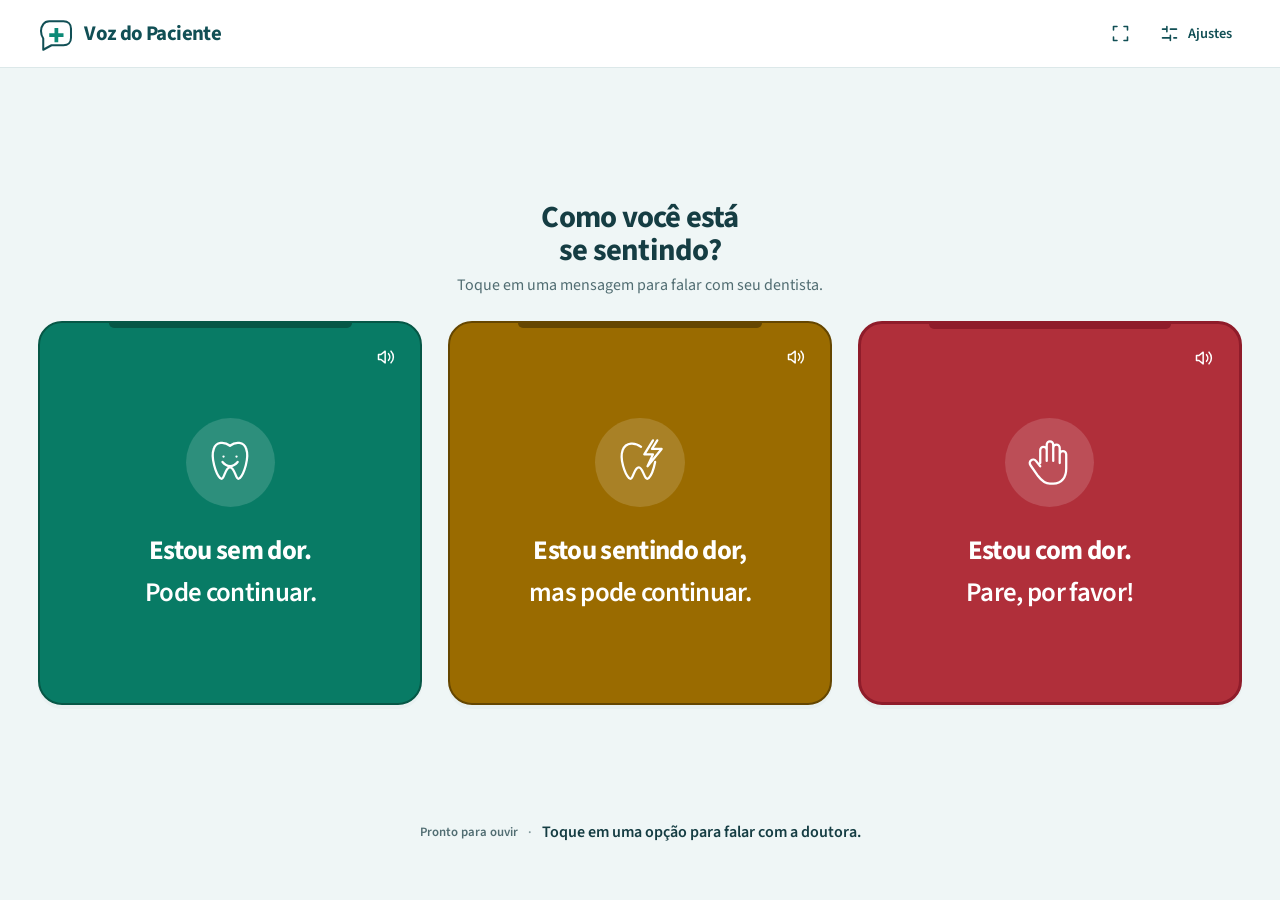
==== commit 3e7a699c: "Add files via upload" ====
--- a/index.html
+++ b/index.html
@@ -7,8 +7,8 @@
   <meta name="description" content="Três mensagens em voz alta para comunicar como você se sente durante o atendimento odontológico.">
   <title>Voz do Paciente</title>
   <link rel="icon" href="icon.svg" type="image/svg+xml">
-  <link rel="stylesheet" href="style.css?v=3">
-  <script src="app.js?v=3" defer></script>
+  <link rel="stylesheet" href="style.css?v=8">
+  <script src="app.js?v=4" defer></script>
 </head>
 <body>
   <a class="skip-link" href="#patient-actions">Ir para as mensagens</a>
@@ -17,16 +17,30 @@
       <svg class="brand-symbol" viewBox="0 0 48 48" aria-hidden="true"><path d="M15 7h19c6 0 10 4 10 10v12c0 6-4 10-10 10H18L7 45V30C3 24 3 16 7 11c2-3 5-4 8-4Z"/><path class="care-cross" d="M22 16h5v7h7v5h-7v7h-5v-7h-7v-5h7Z"/></svg>
       <span>Voz do Paciente</span>
     </a>
+    <div class="doctor-tools">
     <button class="utility" id="fullscreen" type="button" aria-label="Tela cheia"><svg viewBox="0 0 24 24" aria-hidden="true"><path d="M8 4H4v4m12-4h4v4M4 16v4h4m12-4v4h-4"/></svg><span>Tela cheia</span></button>
+      <details class="audio-settings" id="doctor-settings">
+        <summary aria-label="Ajustes de som para a doutora"><svg viewBox="0 0 24 24" aria-hidden="true"><path d="M4 7h5m4 0h7M4 17h9m4 0h3M9 4v6m4 4v6"/></svg><span>Ajustes</span></summary>
+        <section class="settings-panel" aria-labelledby="settings-title">
+          <div class="settings-heading"><div><span>PARA A DOUTORA</span><h2 id="settings-title">Ajustes de som</h2></div><button id="settings-close" type="button" class="close-button" aria-label="Fechar ajustes"><svg viewBox="0 0 24 24" aria-hidden="true"><path d="m6 6 12 12M18 6 6 18"/></svg></button></div>
+          <div class="settings-fields">
+            <label class="volume-label" for="volume">Volume <output id="volume-value" for="volume">100%</output></label>
+            <input id="volume" type="range" min="30" max="100" step="5" value="100">
+            <label for="speed">Velocidade da fala</label>
+            <select id="speed"><option value="1">Tranquilo</option><option value="0.9">Mais devagar</option></select>
+            <button class="test-button" id="test-sound" type="button"><svg viewBox="0 0 24 24" aria-hidden="true"><path d="m11 5-5 4H3v6h3l5 4V5Zm4 3a6 6 0 0 1 0 8"/></svg>Testar voz</button>
+            <p>Confira o volume do aparelho antes de iniciar o procedimento.</p>
+          </div>
+        </section>
+      </details>
+    </div>
   </header>
-
   <main class="app">
     <section class="patient-actions" id="patient-actions" aria-labelledby="page-title" tabindex="-1">
       <div class="intro">
-        <h1 id="page-title">Como você está<br class="desktop-break"> se sentindo?</h1>
+        <h1 id="page-title">Como você está<br> se sentindo?</h1>
         <p>Toque em uma mensagem para falar com seu dentista.</p>
       </div>
-
       <div class="choices" aria-label="Mensagens para o dentista">
         <button class="choice comfortable" type="button" data-message="comfortable" aria-label="Estou sem dor. Pode continuar." aria-pressed="false">
           <span class="choice-icon" aria-hidden="true"><svg viewBox="0 0 48 48"><path d="M24 9c-5-4-13-4-15 3-3 8 2 23 6 27 4 3 4-10 9-10s5 13 9 10c4-4 9-19 6-27-2-7-10-7-15-3Z"/><path d="M18 19h.1M30 19h.1m-13 5c4 5 10 5 14 0"/></svg></span>
@@ -47,35 +61,15 @@
         </button>
       </div>
     </section>
-
-    <aside class="communication" aria-label="Sua mensagem e ajustes de som">
-      <section class="feedback" id="feedback" data-state="idle" aria-label="Reprodução de voz">
-        <div class="feedback-live" role="status" aria-live="polite" aria-atomic="true">
-          <span class="state-label" id="state-label">Pronto para ouvir</span>
-          <div class="feedback-message"><svg class="feedback-icon" viewBox="0 0 24 24" aria-hidden="true"><path d="m11 5-5 4H3v6h3l5 4V5Zm4 3a6 6 0 0 1 0 8m3-11a10 10 0 0 1 0 14"/></svg><strong id="status-title">Sua mensagem aparece aqui.</strong></div>
-          <p id="status-detail">Escolha uma das três mensagens.</p>
-        </div>
-        <span class="sound-bars" aria-hidden="true"><i></i><i></i><i></i><i></i></span>
-      </section>
-
-      <div class="sound-controls">
-        <button class="test-button" id="test-sound" type="button"><svg viewBox="0 0 24 24" aria-hidden="true"><path d="m11 5-5 4H3v6h3l5 4V5Zm4 3a6 6 0 0 1 0 8"/></svg>Testar voz</button>
-        <details class="audio-settings">
-          <summary><svg viewBox="0 0 24 24" aria-hidden="true"><path d="M4 7h5m4 0h7M4 17h9m4 0h3M9 4v6m4 4v6"/></svg>Ajustes de som<svg class="settings-chevron" viewBox="0 0 24 24" aria-hidden="true"><path d="m7 10 5 5 5-5"/></svg></summary>
-          <div class="settings-fields">
-            <label class="volume-label" for="volume">Volume <output id="volume-value" for="volume">100%</output></label>
-            <input id="volume" type="range" min="30" max="100" step="5" value="100">
-            <label for="speed">Ritmo da fala</label>
-            <select id="speed"><option value="1">Tranquilo</option><option value="0.9">Mais devagar</option></select>
-            <p>Confira também o volume do aparelho antes de começar.</p>
-          </div>
-        </details>
+    <section class="feedback" id="feedback" data-state="idle" aria-label="Reprodução de voz">
+      <div class="feedback-live" role="status" aria-live="polite" aria-atomic="true">
+        <span class="state-label" id="state-label">Pronto para ouvir</span>
+        <strong id="status-title">Toque em uma opção para falar com a doutora.</strong>
+        <p id="status-detail">Sua mensagem será falada em voz alta.</p>
       </div>
-      <p class="sound-hint">Voz suave em português brasileiro.</p>
-      <p id="screen-notice" class="screen-notice" role="status" aria-live="polite"></p>
-      <noscript><p class="no-script">Ative o JavaScript no navegador para reproduzir as mensagens. Você também pode mostrar os textos ao dentista.</p></noscript>
-    </aside>
+    </section>
+    <p id="screen-notice" class="screen-notice" role="status" aria-live="polite"></p>
+    <noscript><p class="no-script">Ative o JavaScript para ouvir as mensagens. Você também pode mostrar os textos à doutora.</p></noscript>
   </main>
-  <footer>Seu conforto, no seu tempo.</footer>
 </body>
 </html>
--- a/style.css
+++ b/style.css
@@ -1,248 +1,58 @@
-/* Clínica Serena — tokens, base, components, responsive layout, preferences. */
-@font-face {
-  font-family: "Source Sans 3";
-  src: url("fonts/source-sans-3-400.ttf") format("truetype");
-  font-weight: 400;
-  font-style: normal;
-  font-display: swap;
+/* Painel do paciente: três ações dominam a tela; ajustes ficam no menu. */
+@font-face{font-family:"Source Sans 3";src:url("fonts/source-sans-3-400.ttf") format("truetype");font-weight:400;font-display:swap}
+@font-face{font-family:"Source Sans 3";src:url("fonts/source-sans-3-600.ttf") format("truetype");font-weight:600;font-display:swap}
+@font-face{font-family:"Source Sans 3";src:url("fonts/source-sans-3-700.ttf") format("truetype");font-weight:700;font-display:swap}
+:root{font-family:"Source Sans 3","Segoe UI",sans-serif;font-synthesis:none;color-scheme:light;color:#153d43;background:#eff6f6;--brand:#114f55;--muted:#516d72;--focus:#075bc2}
+*{box-sizing:border-box}body{margin:0;min-height:100svh;display:flex;flex-direction:column}button,input,select,summary{font:inherit}button,summary{cursor:pointer;touch-action:manipulation;-webkit-tap-highlight-color:transparent}button{color:inherit}button:focus-visible,a:focus-visible,input:focus-visible,select:focus-visible,summary:focus-visible{outline:3px solid var(--focus);outline-offset:5px}svg{width:24px;height:24px;fill:none;stroke:currentColor;stroke-width:1.8;stroke-linecap:round;stroke-linejoin:round;flex-shrink:0}[hidden]{display:none!important}.sr-only{position:absolute;width:1px;height:1px;margin:-1px;padding:0;overflow:hidden;clip-path:inset(50%);white-space:nowrap;border:0}.skip-link{position:absolute;z-index:30;left:16px;top:-90px;padding:12px 18px;color:#fff;background:var(--brand);border-radius:6px}.skip-link:focus{top:12px}
+
+/* Cabeçalho discreto: identidade e ferramentas da doutora. */
+.topbar{min-height:68px;flex-shrink:0;display:flex;align-items:center;justify-content:space-between;gap:16px;padding:10px clamp(18px,3vw,48px);border-bottom:1px solid #dce8e9;background:#fff}.brand{display:inline-flex;align-items:center;gap:10px;color:var(--brand);font-size:1.3rem;font-weight:700;letter-spacing:-.03em;line-height:1.05;text-decoration:none}.brand-symbol{width:36px;height:36px;stroke-width:2.7}.care-cross{fill:#0c8a77;stroke:none}.doctor-tools{display:flex;align-items:center;gap:6px;flex-shrink:0}.utility,.audio-settings summary,.close-button{display:flex;justify-content:center;align-items:center;gap:8px;min-width:44px;min-height:44px;padding:10px;border:0;border-radius:9px;background:transparent;color:var(--brand);font-size:.9rem;font-weight:600}.utility span{display:none}.utility:hover,.audio-settings summary:hover,.close-button:hover{background:#e6f0f0}.utility svg,.audio-settings summary svg,.close-button svg{width:21px;height:21px}
+
+/* Introdução compacta e ações quadradas no centro da janela. */
+.app{width:100%;min-height:calc(100svh - 68px);padding:clamp(18px,3vw,40px);display:flex;flex:1;flex-direction:column;align-items:center;justify-content:center;gap:18px}.patient-actions{width:100%;max-width:1440px;flex:1;min-height:0;display:flex;flex-direction:column;align-items:center;justify-content:center;gap:24px}.intro{text-align:center}.intro h1{margin:0;font-size:clamp(1.5rem,2.4vw,2rem);line-height:1.08;letter-spacing:-.025em}.intro p{margin:8px 0 0;color:var(--muted);font-size:1rem;line-height:1.35}.patient-actions:focus{outline:none}.choices{width:100%;max-width:min(1440px,calc((100svh - 260px)*3 + 48px));display:grid;grid-template-columns:repeat(3,minmax(0,1fr));align-items:start;gap:clamp(16px,2vw,28px)}.choice{--action:#087b65;--surface:#087b65;--ink:#fff;--edge:#065746;position:relative;min-width:0;min-height:0;width:100%;aspect-ratio:1;display:flex;flex-direction:column;align-items:center;justify-content:center;gap:clamp(16px,2.2vw,30px);padding:clamp(18px,2vw,32px);border:2px solid var(--edge);border-radius:24px;background:var(--surface);color:var(--ink);text-align:center;box-shadow:0 4px 0 #153d4306;transition:background 140ms ease,box-shadow 140ms ease,border-color 140ms ease}.discomfort{--action:#9a6105;--surface:#9a6b00;--ink:#fff;--edge:#654600}.stop{--action:#b02f3a;--surface:#b02f3a;--ink:#fff;--edge:#8f1c2a;border-width:3px}.choice::before{content:"";position:absolute;left:18%;right:18%;top:0;height:5px;border-radius:0 0 6px 6px;background:var(--edge)}.choice-icon{display:grid;place-items:center;width:clamp(64px,7vw,104px);height:clamp(64px,7vw,104px);flex-shrink:0;background:#ffffff26;border-radius:50%;color:var(--ink)}.choice-icon svg{width:58%;height:58%;stroke-width:2.1}.message{min-width:0;max-width:100%;font-size:clamp(1.3rem,2.1vw,2.25rem);line-height:1.17;letter-spacing:-.025em}.message strong,.message>span{display:block;overflow-wrap:break-word}.message strong{font-weight:700}.message>span{margin-top:10px;font-weight:600}.stop .message>span{color:var(--ink)}.choice-indicator{position:absolute;right:20px;top:20px;display:grid;place-items:center;width:29px;height:29px;color:var(--ink)}.choice-indicator svg{width:20px;height:20px}.selection-check{display:none}.choice:hover{border-color:var(--edge);box-shadow:0 0 0 1px var(--edge)}.choice:active{background:var(--surface);filter:brightness(.94)}.choice.selected{border-color:var(--edge);box-shadow:0 0 0 3px var(--edge);background:var(--surface)}.choice.selected .choice-indicator{color:var(--surface);background:var(--ink);border-radius:50%}.choice.selected .selection-check{display:block}.choice.selected .speaker{display:none}
+
+/* Retorno de voz compacto; erros nunca apagam a mensagem escolhida. */
+.feedback{width:100%;max-width:1560px;flex-shrink:0;min-height:44px;text-align:center;padding:3px 12px;border:1px solid transparent;border-radius:10px}.feedback-live{display:flex;align-items:center;justify-content:center;gap:10px;flex-wrap:wrap}.state-label{font-size:.8rem;font-weight:600;color:var(--muted);white-space:normal}.state-label::after{content:"·";margin-left:10px;color:#80989b}#status-title{font-size:1rem;line-height:1.3;font-weight:600;overflow-wrap:break-word}#status-detail{display:none;width:100%;margin:0;font-size:.88rem;line-height:1.35;color:var(--muted)}.feedback[data-state="waiting"] .state-label{color:#755016}.feedback[data-state="speaking"] .state-label{color:#096b60}.feedback[data-state="done"] .state-label{color:#216a50}.feedback[data-state="error"]{padding:10px 14px;border-color:#b02f3a;background:#fff5f6}.feedback[data-state="error"] #status-detail{display:block}.feedback[data-state="error"] .state-label,.feedback[data-tone="stop"] #status-title{color:#a12531}.screen-notice:empty{display:none}.screen-notice,.no-script{width:100%;margin:0;text-align:center;color:#97232e;font-size:.88rem;line-height:1.35}
+
+/* Menu não modal: os controles do paciente não são desativados. */
+.audio-settings{position:relative}.audio-settings summary{list-style:none}.audio-settings summary::-webkit-details-marker{display:none}.audio-settings[open] summary{background:#e6f0f0}.settings-panel{position:absolute;z-index:20;right:0;top:calc(100% + 10px);width:min(330px,calc(100vw - 32px));max-height:calc(100svh - 90px);overflow-y:auto;padding:20px;border:1px solid #bbd0d3;border-radius:16px;background:#fff;box-shadow:0 12px 40px #143f4326}.settings-heading{display:flex;align-items:center;justify-content:space-between;gap:14px;margin-bottom:20px}.settings-heading span{display:block;font-size:.65rem;letter-spacing:.12em;font-weight:700;color:#587479}.settings-heading h2{font-size:1.35rem;line-height:1.2;margin:5px 0 0;color:var(--brand)}.close-button{padding:10px;flex-shrink:0}.settings-fields{display:grid;gap:9px}.settings-fields label{font-weight:600;font-size:1rem}.volume-label{display:flex;justify-content:space-between;gap:12px}#volume-value{font-weight:400;color:var(--muted)}input[type="range"]{display:block;width:100%;min-width:0;min-height:40px;margin:0 0 8px;accent-color:var(--brand)}select{width:100%;min-width:0;min-height:44px;padding:9px 10px;border:1px solid #7b9fa4;border-radius:7px;background:#fff;color:#153d43}.test-button{min-height:46px;display:flex;align-items:center;justify-content:center;gap:9px;margin-top:12px;padding:12px 16px;border:1px solid var(--brand);border-radius:9px;background:var(--brand);color:#fff;font-size:.95rem;font-weight:600}.test-button svg{width:20px;height:20px}.test-button:hover{background:#0a3d44}.settings-fields p{margin:3px 0 0;color:var(--muted);font-size:.85rem;line-height:1.4}
+
+/* As três ações permanecem na mesma linha em todas as telas. */
+@media(max-width:899px) and (orientation:portrait){
+  .patient-actions{gap:20px}
+  .choices{gap:16px}
+  .choice{gap:16px;padding:18px;border-radius:20px}
+  .choice-icon{width:clamp(46px,9vw,76px);height:clamp(46px,9vw,76px)}
+  .message{font-size:clamp(1.12rem,3vw,1.8rem)}
+  .message>span{margin-top:6px}
+  .choice-indicator{top:10px;right:10px;width:22px;height:22px}
+  .choice-indicator svg{width:15px;height:15px}
 }
-@font-face {
-  font-family: "Source Sans 3";
-  src: url("fonts/source-sans-3-600.ttf") format("truetype");
-  font-weight: 600;
-  font-style: normal;
-  font-display: swap;
+@media(max-width:599px){
+  .topbar{min-height:60px;padding:7px 16px;gap:8px}
+  .brand{font-size:1.15rem;gap:7px}.brand-symbol{width:30px;height:30px}.doctor-tools{gap:2px}.audio-settings summary span{display:none}
+  .app{min-height:calc(100svh - 60px);padding:16px 16px 12px;gap:12px}
+  .patient-actions{gap:16px}.intro h1{font-size:1.5rem}.intro p{font-size:.9rem;max-width:310px;margin-top:7px}
+  .choices{gap:8px}
+  .choice{padding:22px 6px 6px;gap:0;border-radius:13px}.choice-icon{position:absolute;top:8px;left:8px;width:18px;height:18px}.choice-icon svg{width:80%;height:80%}.message{font-size:.875rem;line-height:1.1;letter-spacing:-.02em}.message>span{margin-top:4px}
+  .choice-indicator{right:6px;top:6px;width:16px;height:16px}.choice-indicator svg{width:11px;height:11px}
+  .feedback{min-height:38px;padding:0 4px}.feedback-live{gap:4px 8px}.state-label{font-size:.75rem}#status-title{font-size:.88rem}.state-label::after{margin-left:8px}.settings-panel{padding:18px}
 }
-@font-face {
-  font-family: "Source Sans 3";
-  src: url("fonts/source-sans-3-700.ttf") format("truetype");
-  font-weight: 700;
-  font-style: normal;
-  font-display: swap;
+@media(max-width:359px){
+  .topbar{padding-left:13px;padding-right:13px}.brand{font-size:1.05rem;gap:6px}.brand-symbol{width:27px;height:27px}
+  .app{padding-left:13px;padding-right:13px}.intro h1{font-size:1.35rem}.intro p{font-size:.85rem}
+  .choice{padding:20px 4px 4px;border-radius:11px}.choice-icon{top:6px;left:6px;width:15px;height:15px}.message{font-size:.8rem;line-height:1.06}.message>span{margin-top:3px}
 }
-
-:root {
-  color-scheme: light;
-  font-family: "Source Sans 3", "Segoe UI", sans-serif;
-  color: #153d43;
-  background: #eff6f6;
-  font-synthesis: none;
-  --brand: #114f55;
-  --text: #153d43;
-  --muted: #516d72;
-  --line: #ccdddf;
-  --surface: #ffffff;
-  --focus: #075bc2;
+/* Na horizontal, a altura também limita o tamanho dos três quadrados. */
+@media(orientation:landscape) and (max-height:560px){
+  .topbar{min-height:55px;padding-top:5px;padding-bottom:5px}.brand{font-size:1.1rem}.brand-symbol{width:29px;height:29px}
+  .app{min-height:calc(100svh - 55px);padding:12px 20px 8px;gap:8px}.patient-actions{gap:14px}
+  .intro h1{font-size:1.25rem}.intro h1 br{display:none}.intro p{font-size:.85rem;margin-top:5px}
+  .choices{max-width:calc((100svh - 200px)*3 + 26px);gap:13px}
+  .choice{padding:12px;gap:12px;border-radius:17px}.choice-icon{width:42px;height:42px}.message{font-size:clamp(1rem,2.2vw,1.3rem);line-height:1.15}.message>span{margin-top:5px}
+  .choice-indicator{right:8px;top:8px;width:18px;height:18px}.choice-indicator svg{width:13px;height:13px}
+  .feedback{min-height:30px}.state-label{font-size:.75rem}#status-title{font-size:.86rem}.settings-panel{max-height:calc(100svh - 78px);top:calc(100% + 7px)}
 }
-* { box-sizing: border-box; }
-body { margin: 0; min-height: 100svh; display: flex; flex-direction: column; }
-button, input, select, summary { font: inherit; }
-button, summary { cursor: pointer; -webkit-tap-highlight-color: transparent; touch-action: manipulation; }
-button { color: inherit; }
-button:focus-visible, a:focus-visible, input:focus-visible, select:focus-visible, summary:focus-visible {
-  outline: 3px solid var(--focus);
-  outline-offset: 5px;
-}
-svg { width: 24px; height: 24px; fill: none; stroke: currentColor; stroke-width: 1.8; stroke-linecap: round; stroke-linejoin: round; flex-shrink: 0; }
-[hidden] { display: none !important; }
-.skip-link { position: absolute; z-index: 10; left: 16px; top: -90px; border-radius: 6px; padding: 12px 18px; color: #fff; background: var(--brand); }
-.skip-link:focus { top: 12px; }
-
-/* Brand and page hierarchy. */
-.topbar { width: 100%; padding: 22px max(28px, calc((100% - 1120px) / 2)); display: flex; justify-content: space-between; align-items: center; gap: 20px; background: var(--surface); border-bottom: 1px solid #dce8e9; }
-.brand { display: inline-flex; align-items: center; gap: 13px; color: var(--brand); font-weight: 700; font-size: 1.6rem; letter-spacing: -.035em; line-height: 1.05; text-decoration: none; }
-.brand-symbol { width: 43px; height: 43px; stroke-width: 2.7; }
-.care-cross { fill: #0c8a77; stroke: none; }
-.utility { display: flex; justify-content: center; align-items: center; gap: 9px; min-width: 46px; min-height: 46px; padding: 10px 13px; color: var(--brand); background: transparent; border: 1px solid var(--line); border-radius: 10px; font-size: .9rem; font-weight: 600; }
-.utility svg { width: 20px; height: 20px; }
-.utility:hover { background: #edf5f5; }
-.app { flex: 1; width: min(100% - 56px, 1120px); margin: 0 auto; padding: 42px 0 30px; display: grid; grid-template-columns: minmax(0, 1fr) 310px; align-items: start; gap: 36px; }
-.patient-actions { min-width: 0; }
-.patient-actions:focus { outline: none; }
-.intro { margin-bottom: 27px; }
-h1 { margin: 0 0 12px; font-size: clamp(1.9rem, 3vw, 2.7rem); font-weight: 700; line-height: 1.08; letter-spacing: -.035em; }
-.intro p { margin: 0; font-size: 1rem; line-height: 1.4; color: var(--muted); }
-
-/* Three native buttons remain operable during all playback states. */
-.choices { display: grid; gap: 16px; }
-.choice { --action: #087b65; --tint: #dcf2e8; --edge: #8bbeb0; position: relative; width: 100%; min-height: 128px; display: grid; grid-template-columns: 72px minmax(0, 1fr) 29px; align-items: center; gap: 21px; padding: 21px 24px 21px 27px; border: 1px solid var(--edge); border-radius: 17px; background: var(--surface); text-align: left; box-shadow: 0 3px 0 #153d4305; transition: border-color 140ms ease, box-shadow 140ms ease; }
-.choice::before { content: ""; position: absolute; top: 11px; bottom: 11px; left: 0; width: 5px; border-radius: 0 4px 4px 0; background: var(--action); }
-.discomfort { --action: #9a6105; --tint: #fff0ce; --edge: #d7bc81; }
-.stop { --action: #b02f3a; --tint: #fce3e6; --edge: #b64d58; border-width: 2px; padding-left: 26px; }
-.choice-icon { display: grid; place-items: center; width: 72px; height: 72px; border-radius: 50%; color: var(--action); background: var(--tint); }
-.choice-icon svg { width: 43px; height: 43px; stroke-width: 2.2; }
-.message { min-width: 0; font-size: clamp(1.25rem, 2vw, 1.65rem); line-height: 1.22; letter-spacing: -.018em; }
-.message strong, .message > span { display: block; overflow-wrap: break-word; }
-.message strong { font-weight: 700; }
-.message > span { margin-top: 4px; font-weight: 600; }
-.stop .message > span { color: #a12531; }
-.choice-indicator { width: 28px; height: 28px; display: grid; place-items: center; color: #52767a; }
-.choice-indicator svg { width: 20px; height: 20px; }
-.selection-check { display: none; }
-.choice:hover { border-color: var(--action); box-shadow: 0 0 0 1px var(--action); }
-.choice:active { background: var(--tint); }
-.choice.selected { border-color: var(--action); box-shadow: 0 0 0 2px var(--action); }
-.choice.selected .choice-indicator { color: #fff; background: var(--action); border-radius: 50%; }
-.choice.selected .selection-check { display: block; }
-.choice.selected .speaker { display: none; }
-
-/* Persistent message, explicit state and secondary controls. */
-.communication { min-width: 0; padding-top: 131px; }
-.feedback { position: relative; min-height: 169px; border: 1px solid var(--line); border-radius: 16px; padding: 22px; background: var(--surface); }
-.feedback-live { min-width: 0; }
-.state-label { display: block; color: #3e676e; font-size: .8rem; line-height: 1.3; font-weight: 600; letter-spacing: .015em; margin-bottom: 16px; padding-right: 25px; }
-.feedback-message { display: flex; align-items: flex-start; gap: 11px; }
-.feedback-icon { color: #247b76; width: 23px; height: 23px; margin-top: 2px; }
-#status-title { display: block; min-width: 0; font-weight: 600; font-size: 1.15rem; line-height: 1.3; overflow-wrap: break-word; }
-#status-detail { margin: 13px 0 0; color: var(--muted); font-size: .88rem; line-height: 1.4; }
-.feedback[data-state="waiting"] { border-style: dashed; border-color: #537d84; }
-.feedback[data-state="speaking"] { border-color: #2a8583; background: #f8fdfc; }
-.feedback[data-state="done"] .state-label { color: #216a50; }
-.feedback[data-tone="stop"] { border-color: #cb7d85; }
-.feedback[data-tone="stop"] #status-title, .feedback[data-tone="stop"] .feedback-icon { color: #a12531; }
-.feedback[data-state="error"] { border: 2px solid #b02f3a; background: #fff8f9; padding: 21px; }
-.feedback[data-state="error"] .state-label { color: #a12531; font-weight: 700; }
-.sound-bars { position: absolute; right: 22px; top: 24px; display: flex; height: 15px; align-items: center; gap: 3px; color: #41827b; }
-.sound-bars i { display: block; width: 3px; height: 3px; background: currentColor; border-radius: 2px; }
-.feedback[data-state="speaking"] .sound-bars i { height: 13px; animation: speaking 800ms ease-in-out infinite alternate; }
-.sound-bars i:nth-child(2) { animation-delay: 170ms !important; }
-.sound-bars i:nth-child(3) { animation-delay: 310ms !important; }
-.sound-bars i:nth-child(4) { animation-delay: 90ms !important; }
-@keyframes speaking { to { height: 4px; } }
-.sound-controls { display: flex; flex-wrap: wrap; align-items: flex-start; gap: 10px; margin-top: 17px; }
-.test-button, .audio-settings summary { min-height: 46px; display: flex; align-items: center; justify-content: center; gap: 8px; padding: 11px 14px; border-radius: 9px; font-size: .9rem; line-height: 1.2; font-weight: 600; }
-.test-button { background: var(--brand); color: #fff; border: 1px solid var(--brand); flex: 1 1 auto; }
-.test-button:hover { background: #0a3d44; }
-.test-button svg, .audio-settings summary svg { width: 19px; height: 19px; }
-.audio-settings { flex: 1 1 auto; min-width: 0; }
-.audio-settings summary { list-style: none; border: 1px solid #b7cfd1; background: transparent; color: var(--brand); }
-.audio-settings summary::-webkit-details-marker { display: none; }
-.audio-settings summary:hover { background: #e4efef; }
-.settings-chevron { width: 13px !important; height: 13px !important; }
-.audio-settings[open] { flex-basis: 100%; }
-.audio-settings[open] summary { justify-content: flex-start; border-radius: 9px 9px 0 0; background: #fff; }
-.audio-settings[open] .settings-chevron { margin-left: auto; transform: rotate(180deg); }
-.settings-fields { display: grid; gap: 8px; padding: 16px; border: 1px solid #b7cfd1; border-top: 0; border-radius: 0 0 12px 12px; background: #fff; }
-.settings-fields label { font-weight: 600; font-size: .95rem; }
-.volume-label { display: flex; justify-content: space-between; gap: 12px; }
-#volume-value { font-weight: 400; color: var(--muted); }
-input[type="range"] { display: block; width: 100%; min-width: 0; min-height: 40px; margin: 0 0 8px; accent-color: var(--brand); }
-select { width: 100%; min-width: 0; min-height: 44px; padding: 9px 10px; border: 1px solid #9bbabd; border-radius: 6px; background: #fff; color: var(--text); }
-.settings-fields p { margin: 5px 0 0; color: var(--muted); font-size: .85rem; line-height: 1.4; }
-.sound-hint { color: var(--muted); font-size: .8rem; margin: 14px 0 0; }
-.screen-notice:empty { display: none; }
-.screen-notice, .no-script { margin: 12px 0 0; font-size: .9rem; line-height: 1.4; color: #97232e; }
-footer { width: min(100% - 56px, 1120px); margin: 0 auto; padding: 18px 0 22px; border-top: 1px solid #d8e5e6; color: var(--muted); font-size: .8rem; }
-
-/* Tablet: one reading column with compact secondary information. */
-@media (max-width: 999px) {
-  .app { max-width: 680px; grid-template-columns: minmax(0, 1fr); gap: 24px; padding-top: 32px; }
-  .communication { padding-top: 0; }
-  .desktop-break { display: none; }
-  .feedback { min-height: 125px; padding: 20px; }
-  .feedback[data-state="error"] { padding: 19px; }
-  .state-label { margin-bottom: 10px; }
-  #status-detail { margin-top: 10px; }
-  .sound-controls { flex-wrap: wrap; }
-  .audio-settings[open] { flex-basis: auto; }
-  .audio-settings[open] summary { justify-content: center; }
-  .audio-settings[open] .settings-chevron { margin-left: 0; }
-  .sound-hint { text-align: center; }
-}
-
-/* Phone: readable messages and all three action areas before settings. */
-@media (max-width: 599px) {
-  .topbar { padding: 15px 20px; min-height: 76px; gap: 12px; }
-  .brand { font-size: 1.28rem; gap: 9px; }
-  .brand-symbol { width: 34px; height: 34px; }
-  .utility { padding: 9px; border: 0; }
-  .utility span { display: none; }
-  .utility svg { width: 24px; height: 24px; }
-  .app { width: calc(100% - 40px); padding: 25px 0 20px; gap: 20px; }
-  .intro { margin-bottom: 20px; }
-  h1 { font-size: 1.9rem; margin-bottom: 10px; max-width: 350px; }
-  .intro p { font-size: .9rem; max-width: 340px; }
-  .choices { gap: 13px; }
-  .choice { min-height: 111px; padding: 18px 14px 18px 17px; grid-template-columns: 52px minmax(0, 1fr) 21px; gap: 13px; border-radius: 14px; }
-  .stop { padding-left: 16px; }
-  .choice-icon { width: 52px; height: 52px; }
-  .choice-icon svg { width: 34px; height: 34px; }
-  .message { font-size: 1.23rem; line-height: 1.2; }
-  .message > span { margin-top: 3px; }
-  .choice-indicator { width: 21px; height: 21px; }
-  .choice-indicator svg { width: 16px; height: 16px; }
-  .feedback { min-height: 123px; padding: 17px; border-radius: 13px; }
-  .feedback[data-state="error"] { padding: 16px; }
-  .feedback-message { gap: 9px; }
-  .feedback-icon { width: 21px; height: 21px; }
-  #status-title { font-size: 1.08rem; }
-  #status-detail { font-size: .83rem; }
-  .sound-bars { right: 17px; top: 20px; }
-  .sound-controls { gap: 9px; margin-top: 12px; }
-  .test-button, .audio-settings summary { font-size: .87rem; padding: 11px 10px; }
-  .sound-hint { font-size: .77rem; margin-top: 12px; }
-  footer { width: calc(100% - 40px); padding: 14px 0 18px; font-size: .75rem; }
-}
-@media (max-width: 359px) {
-  .topbar { padding-left: 16px; padding-right: 16px; }
-  .brand { font-size: 1.15rem; }
-  .brand-symbol { width: 30px; height: 30px; }
-  .app { width: calc(100% - 32px); }
-  h1 { font-size: 1.75rem; }
-  .choice { grid-template-columns: 42px minmax(0, 1fr); gap: 11px; padding-right: 13px; }
-  .choice-icon { width: 42px; height: 42px; }
-  .choice-icon svg { width: 29px; height: 29px; }
-  .choice-indicator { position: absolute; right: 9px; top: 8px; width: 16px; height: 16px; }
-  .choice-indicator .speaker { display: none; }
-  .choice-indicator .selection-check { width: 12px; height: 12px; }
-  .message { font-size: 1.2rem; }
-  .sound-controls { flex-direction: column; align-items: stretch; }
-}
-
-/* Landscape: actions use their own column, with the status beside them. */
-@media (min-width: 600px) and (max-height: 560px) {
-  .topbar { min-height: 54px; padding-top: 6px; padding-bottom: 6px; }
-  .brand { font-size: 1.3rem; }
-  .brand-symbol { width: 32px; height: 32px; }
-  .utility { min-height: 40px; }
-  .app { width: calc(100% - 48px); max-width: 1120px; padding: 14px 0; grid-template-columns: minmax(0, 1fr) minmax(220px, .65fr); gap: 25px; }
-  h1 { font-size: 1.55rem; margin-bottom: 6px; }
-  .intro { margin-bottom: 10px; }
-  .intro p { font-size: .85rem; }
-  .choices { gap: 9px; }
-  .choice { min-height: 78px; grid-template-columns: 42px minmax(0, 1fr) 20px; gap: 12px; padding: 12px 15px 12px 17px; }
-  .stop { padding-left: 16px; }
-  .choice-icon { width: 42px; height: 42px; }
-  .choice-icon svg { width: 29px; height: 29px; }
-  .message { font-size: 1.17rem; }
-  .choice-indicator { width: 20px; height: 20px; }
-  .choice-indicator svg { width: 16px; height: 16px; }
-  .communication { padding-top: 0; }
-  .feedback { padding: 16px; min-height: 132px; }
-  .feedback[data-state="error"] { padding: 15px; }
-  .sound-controls { flex-direction: column; align-items: stretch; margin-top: 12px; }
-  .sound-hint { text-align: left; }
-  footer { padding-top: 10px; padding-bottom: 12px; }
-}
-@media (max-width: 599px) and (max-height: 700px) {
-  .topbar { min-height: 62px; padding-top: 8px; padding-bottom: 8px; }
-  .app { padding-top: 19px; gap: 17px; }
-  .intro { margin-bottom: 17px; }
-  h1 { font-size: 1.65rem; }
-  .intro p { font-size: .85rem; }
-  .choices { gap: 10px; }
-  .choice { min-height: 96px; padding-top: 14px; padding-bottom: 14px; }
-}
-
-/* User preferences take priority over the visual treatment. */
-@media (prefers-reduced-motion: reduce) {
-  *, *::before, *::after { animation: none !important; transition: none !important; }
-  .feedback[data-state="speaking"] .sound-bars i { height: 10px; }
-}
-@media (forced-colors: active) {
-  .choice { border: 2px solid ButtonText; }
-  .choice.selected { outline: 3px solid Highlight; outline-offset: 2px; }
-  .choice.selected .choice-indicator { color: ButtonText; }
-  .choice::before { display: none; }
-}
-:fullscreen { background: #eff6f6; overflow: auto; }
+@media(prefers-reduced-motion:reduce){*,*::before,*::after{animation:none!important;transition:none!important}}
+@media(forced-colors:active){.choice{border:2px solid ButtonText}.choice.selected{outline:2px solid Highlight;outline-offset:0}.choice.selected:focus-visible{outline:4px double Highlight;outline-offset:5px}.choice.selected .choice-indicator{color:ButtonText}.choice::before{display:none}}
+:fullscreen{background:#eff6f6;overflow:auto}
